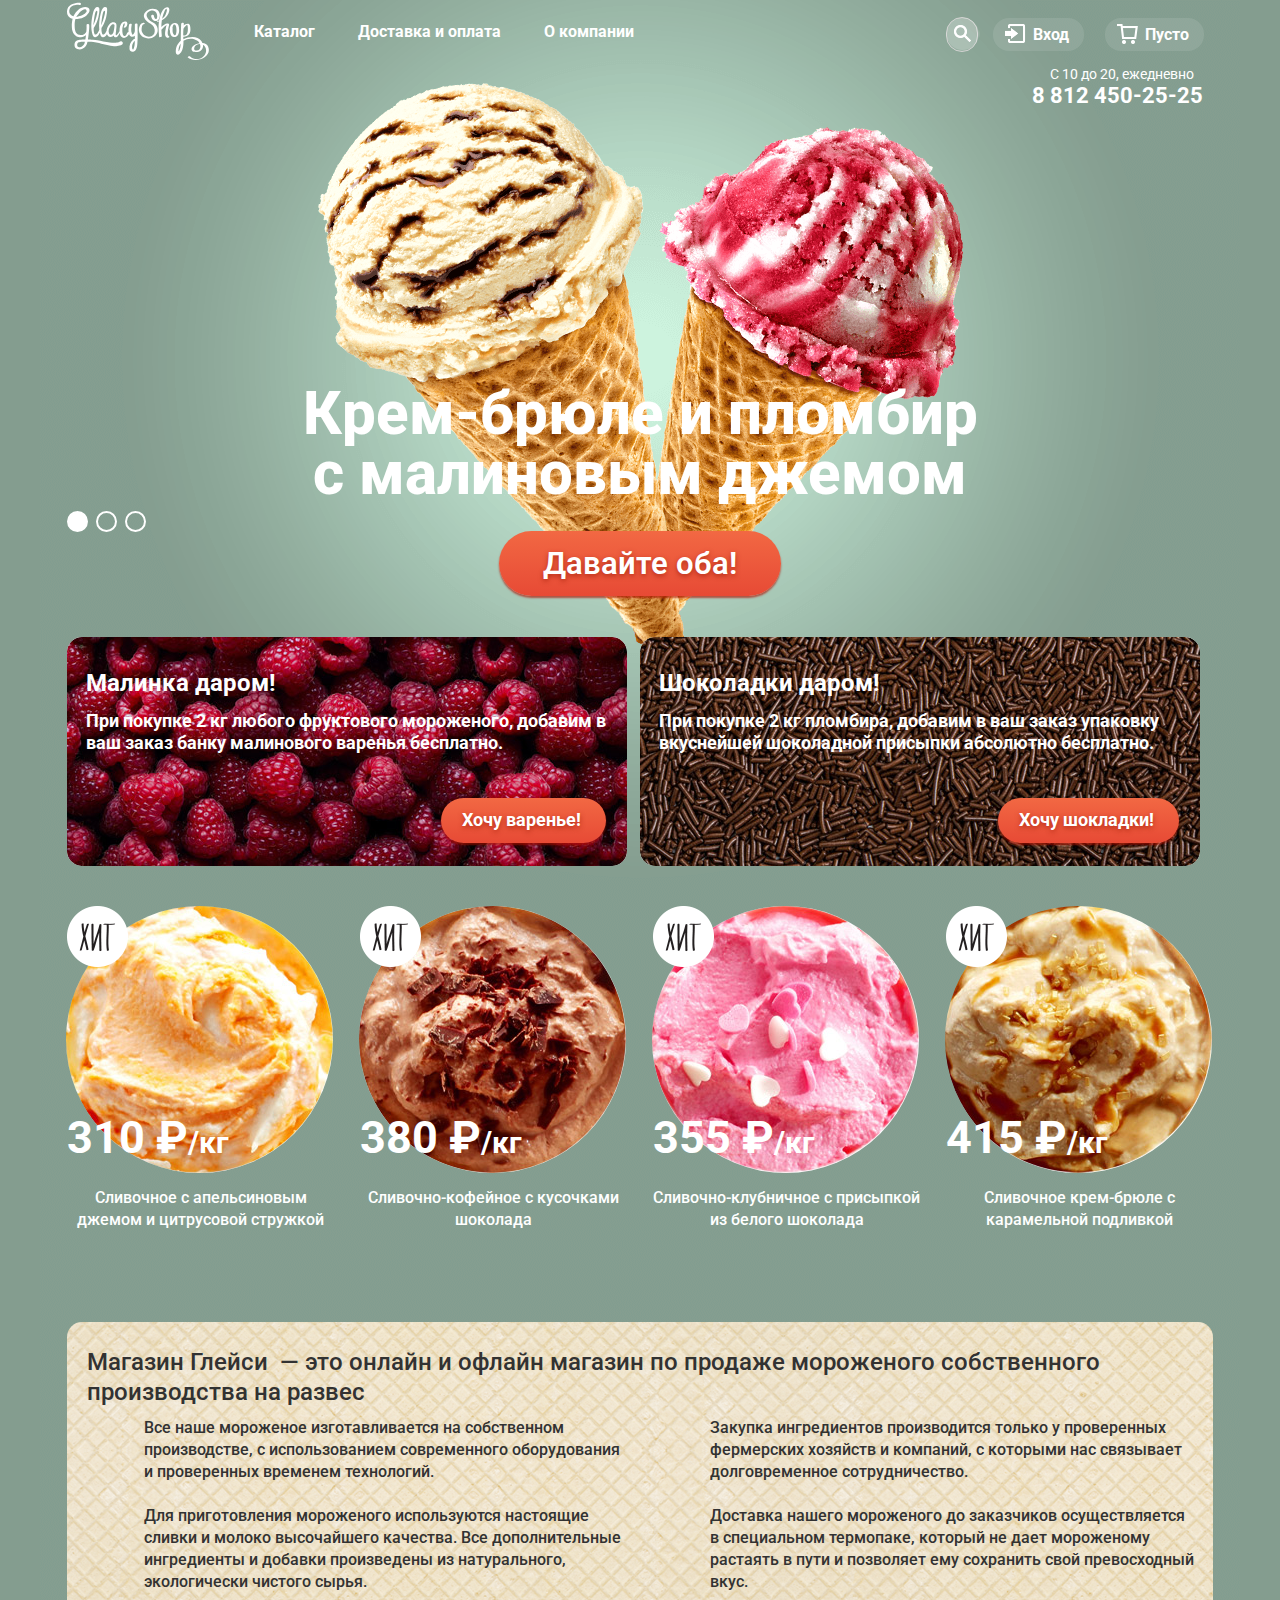
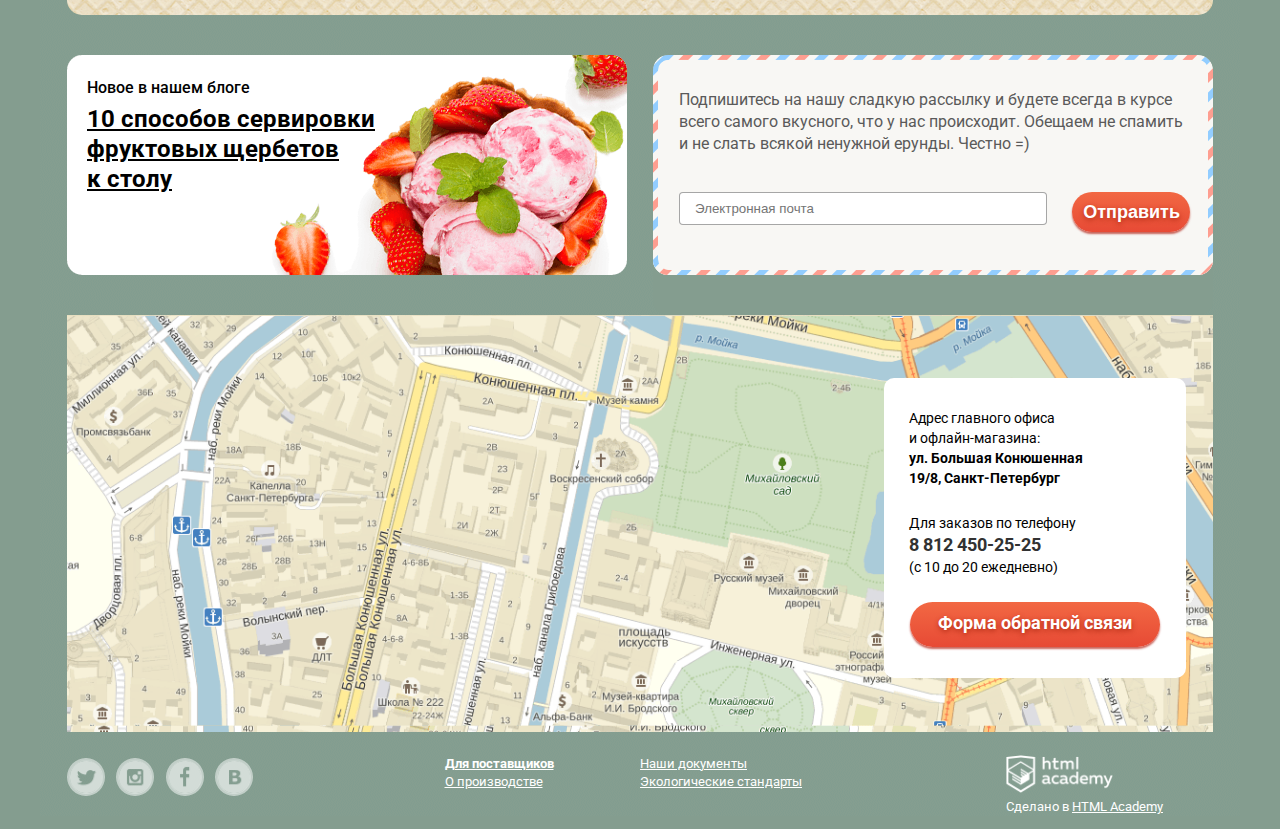
==== index.html @ 63e32ada "Завершил оформление фильтра на странице каталога" ====
<!DOCTYPE html>
<html lang="ru">
  <head>
    <meta charset="utf-8">
    <title>Мороженное Глейси</title>
    <link href="css/normalize.css" rel="stylesheet">
    <link href="https://fonts.googleapis.com/css?family=Roboto:400,500,700&amp;subset=cyrillic" rel="stylesheet">
    <link href="css/style.css" rel="stylesheet">

  </head>
  <body>
    <input class="visually-hidden" type="radio" id="product-1" name="toggle" checked>
    <input class="visually-hidden" type="radio" id="product-2" name="toggle">
    <input class="visually-hidden" type="radio" id="product-3" name="toggle">
    <div class="site-wrapper">
      
  	<header class="main-header">
      <a class="main-header-logo">
          <img src="img/index-logo.svg" width="185" height="53" alt="Логотип магазина Глейси">
        </a>
  		<nav class="main-navigation">
            <ul class="site-navigation">
            	<li class="main-navigation-li main-navigation-first-li"><span class="text-site-navigation"><a href="catalog.html">Каталог</a></span>
            	
            			<ul class="site-navigation-list">
            				<li class="new-ice"><p>Новинки</p></li>
            				<li><a href="#">Сливочное</a></li>
            				<li><a href="#">Щербеты</a></li>
            				<li><a href="#">Фруктовый лед</a></li>
            				<li><a href="#">Мелорин</a></li>
            			</ul>
            		
            	</li>
            	<li class="main-navigation-li"><span class="text-site-navigation"><a href="payment.html">Доставка и оплата</a></span></li>
            	<li class="main-navigation-li"><span class="text-site-navigation"><a href="company.html">О компании</a></span></li>
            </ul>
            <ul class="user-navigation">
            	<li class="search"><a class="search-form" href="search-link"></a>
                <div class="search-block">
                    <input type="text" class="search-form" placeholder="Что ищем?">
                </div>
              </li>
            	<li class="enter"><a class="enter-picture" href="login-link">Вход</a>
                <div class="enter-block">
                    <input class="enter-form" type="text" placeholder="Электронная почта">
                    <input class="enter-form" type="password" placeholder="Пароль">
                    <div class="button enter-button"><a href="#">Войти</a></div>
                    <div class="enter-text"><a href="#">Забыли пароль?<br></a>
                    <a href="#">Новая регистрация</a></div>
                </div>
              </li>
            	<li class="cart"><a class="basket" href="shopping-cart-link">Пусто</a></li>
            </ul>
  		</nav>
  	</header>
  	  <main class="container">
      <div class="time-phone-box">
      <span class="time">С 10 до 20, ежедневно<br></span>
      <span class="numbers">8 812 450-25-25</span>
      </div>
  		<h1 class="visually-hidden">Магазин "Глэйси"</h1>

      <section class="slider">
        <div class="slider-controls">
            <label for="product-1">Первый</label>
            <label for="product-2">Второй</label>
            <label for="product-3">Третий</label>
        </div>
        <ul class="slider-list">
          <li class="slider-item slide" id="slide1">
              <h3 class="slide-title">Крем-брюле и пломбир с малиновым джемом</h3>
              <a class="button slide-button" href="#">Давайте оба!</a>
          </li>
          <li class="slider-item slide" id="slide2">
              <h3 class="slide-title">Шоколадный пломбир и лимонный сорбет</h3>
              <a class="button slide-button" href="#">Давайте оба!</a>
            </li>
            <li class="slider-item slide" id="slide3">
              <h3 class="slide-title">Пломбир с помадкой и клубничный щербет</h3>
              <a class="button slide-button" href="#">Давайте оба!</a>
            </li>
        </ul>
      </section>
       

      <div class="promo">
            <section class="promo-item">
              <h2>Малинка даром!</h2>
              <p>При покупке 2 кг любого фруктового мороженого, добавим в ваш заказ банку малинового варенья бесплатно.</p>
              <a class="button" href="#">Хочу варенье!</a>
            </section>
            <section class="promo-item">
              <h2>Шоколадки даром!</h2>
              <p>При покупке 2 кг пломбира, добавим в ваш заказ упаковку вкуснейшей шоколадной присыпки  абсолютно бесплатно.</p>
              <a class="button" href="#">Хочу шокладки!</a>
            </section>
      </div>

        <section class="hits-box index-items">
        <h2 class="visually-hidden">Хиты</h2>
            <section class="box-item">
              <div class="item-hover">
                <a class="button btn-item-hover" href="#">Быстрый просмотр</a>
                <div class="item-hover-content">  
                  <img src="img/ice-cream-1.jpg" width="267" height="267" alt="Сливочное с апельсиновым джемом и цитрусовой стружкой">
                  <p class="item-price"><span>310 &#8381;</span>/кг</p>
                  <a href="#">Сливочное с апельсиновым джемом и цитрусовой стружкой</a>
                </div>
              </div>
            </section>
            <section class="box-item">
              <div class="item-hover">
                <a class="button btn-item-hover" href="#">Быстрый просмотр</a>
                <div class="item-hover-content">  
                  <img src="img/ice-cream-2.jpg" width="267" height="267" alt="Сливочно-кофейное с кусочками шоколада">
                  <p class="item-price"><span>380 &#8381;</span>/кг</p>
                  <a href="#">Сливочно-кофейное с кусочками шоколада</a>
                </div>
              </div>
            </section>
            <section class="box-item">
              <div class="item-hover">
                <a class="button btn-item-hover" href="#">Быстрый просмотр</a>
                <div class="item-hover-content">  
                  <img src="img/ice-cream-3.jpg" width="267" height="267" alt="Сливочно-клубничное с присыпкой из белого шоколада">
                  <p class="item-price"><span>355 &#8381;</span>/кг</p>
                  <a href="#">Сливочно-клубничное с присыпкой из белого шоколада</a>
                </div>
              </div>
            </section>
            <section class="box-item">
              <div class="item-hover">
                <a class="button btn-item-hover" href="#">Быстрый просмотр</a>
                <div class="item-hover-content">  
                  <img src="img/ice-cream-4.jpg" width="267" height="267" alt="Сливочное крем-брюле с карамельной подливкой">
                  <p class="item-price"><span>415 &#8381;</span>/кг</p>
                  <a href="#">Сливочное крем-брюле с карамельной подливкой</a>
                </div>
              </div>
            </section>
          </section>

      <section class="shop">
            <p>Магазин Глейси &nbsp;— это онлайн и офлайн магазин по продаже мороженого собственного производства на развес</p>
            <div class="shop-left">
              <p>Все наше мороженое изготавливается на собственном производстве, с использованием современного оборудования и проверенных временем технологий.</p><br>
              <p>Для приготовления мороженого используются настоящие сливки и молоко высочайшего качества. Все дополнительные ингредиенты и добавки произведены из натурального, экологически чистого сырья.</p>
            </div>
            <div class="shop-right">
              <p>Закупка ингредиентов производится только у проверенных фермерских хозяйств и компаний, с которыми нас связывает долговременное сотрудничество.</p><br>
              <p>Доставка нашего мороженого до заказчиков осуществляется<br>
               в специальном термопаке, который не дает мороженому растаять в пути и позволяет ему сохранить свой превосходный вкус.</p>
            </div>
      </section>

      <div class="news-location">
  		<section class="blog">
  			<h2 class="visually-hidden">Новости блога</h2>
  			<p>Новое в нашем блоге</p>
        <a class="blog-link" href="#">10 способов сервировки<br> фруктовых щербетов<br> к столу</a>
  		</section>
  		<section class="subscription">
        <div class="wrap">
  			<h2 class="visually-hidden">Подписка</h2>
  			<p>Подпишитесь на нашу сладкую рассылку и будете всегда в курсе всего самого вкусного, что у нас происходит. Обещаем не спамить и не слать всякой ненужной ерунды. Честно =)</p>
  			<form class="subscribe-form" action="https://echo.htmlacademy.ru" method="post">
  					<label class="visually-hidden" for="subscribe-item">Подписка</label>
  					<input class="email-subscribe" id="subscribe-item" type="email" name="email" placeholder="Электронная почта">
            <button class="button" class="submit">Отправить</button>
  			</form>
      </div>
  		</section>
      </div>
      <div class="adress-block">
  		<section class="feedback">
  			<h2 class="visually-hidden">Форма обратной связи</h2>
  			<a href="#"><img src="img/map.png" width="1146" height="400" alt="адрес на карте"></a>
        <div class="map-info">
          <p class="address-template">Адрес главного офиса<br> и офлайн-магазина:<br>
             <b>ул. Большая Конюшенная<br> 19/8, Санкт-Петербург</b></p>
          <p class="address-template">Для заказов по телефону<br>
          <span class="address-item">8 812 450-25-25</span><br>
          (с 10 до 20 ежедневно)
          </p>
          <a class="button" href="feedback-link">Форма обратной связи</a>
        </div>
  		</section>
      </div>
    </main>
    <footer class="main-footer">
    	<div class="footer-social">
    		<ul class="social-list">
    			<li><a class="social-button" href="#"><span class="visually-hidden">Твиттер</span>
<svg id="Тветер" xmlns="http://www.w3.org/2000/svg" width="38" height="38" xmlns:xlink="http://www.w3.org/1999/xlink"  viewBox="0 0 37.219 37.22">
  <metadata><?xpacket begin="﻿" id="W5M0MpCehiHzreSzNTczkc9d"?>
<x:xmpmeta xmlns:x="adobe:ns:meta/" x:xmptk="Adobe XMP Core 5.6-c142 79.160924, 2017/07/13-01:06:39        ">
   <rdf:RDF xmlns:rdf="http://www.w3.org/1999/02/22-rdf-syntax-ns#">
      <rdf:Description rdf:about=""/>
   </rdf:RDF>
</x:xmpmeta>                          
<?xpacket end="w"?></metadata>
<defs>
    <style>
      .cls-1 {
        fill: #fff;
        fill-rule: evenodd;
        opacity: 0.5;
      }

      .cls-2 {
        opacity: 0.8;
      }
    </style>
  </defs>
  <path id="Обводка" class="cls-1" d="M46.925,2349.24a18.62,18.62,0,1,1-18.62,18.62A18.616,18.616,0,0,1,46.925,2349.24Zm-0.061,2.99a15.69,15.69,0,1,1-15.692,15.69A15.688,15.688,0,0,1,46.865,2352.23Z" transform="translate(-28.313 -2349.25)"/>
  <image id="Твитер" class="cls-2" x="2.688" y="2.75" width="32" height="32" xlink:href="[data-uri]">
</svg>
          </a></li>
    			<li><a class="social-button" href="#"><span class="visually-hidden">Инстаграм</span>
            <svg id="Инста" xmlns="http://www.w3.org/2000/svg" xmlns:xlink="http://www.w3.org/1999/xlink" width="38" height="38" viewBox="0 0 37.219 37.22">
  <metadata><?xpacket begin="﻿" id="W5M0MpCehiHzreSzNTczkc9d"?>
<x:xmpmeta xmlns:x="adobe:ns:meta/" x:xmptk="Adobe XMP Core 5.6-c142 79.160924, 2017/07/13-01:06:39        ">
   <rdf:RDF xmlns:rdf="http://www.w3.org/1999/02/22-rdf-syntax-ns#">
      <rdf:Description rdf:about=""/>
   </rdf:RDF>
</x:xmpmeta>
                          
<?xpacket end="w"?></metadata>
<defs>
    <style>
      .cls-1 {
        fill: #fff;
        fill-rule: evenodd;
        opacity: 0.5;
      }

      .cls-2 {
        opacity: 0.8;
      }
    </style>
  </defs>
  <path id="Обводка" class="cls-1" d="M95.925,2349.24a18.62,18.62,0,1,1-18.62,18.62A18.616,18.616,0,0,1,95.925,2349.24Zm-0.061,2.99a15.69,15.69,0,1,1-15.692,15.69A15.688,15.688,0,0,1,95.865,2352.23Z" transform="translate(-77.313 -2349.25)"/>
  <image id="_" data-name="&apos;=]" class="cls-2" x="2.688" y="2.75" width="32" height="32" xlink:href="[data-uri]"/>
</svg>
          </a></li>
    			<li><a class="social-button" href="#"><span class="visually-hidden">Фейсбук</span>
          <svg id="ФБ" xmlns="http://www.w3.org/2000/svg" xmlns:xlink="http://www.w3.org/1999/xlink" width="38" height="38" viewBox="0 0 37.218 37.22">
  <metadata><?xpacket begin="﻿" id="W5M0MpCehiHzreSzNTczkc9d"?>
<x:xmpmeta xmlns:x="adobe:ns:meta/" x:xmptk="Adobe XMP Core 5.6-c142 79.160924, 2017/07/13-01:06:39        ">
   <rdf:RDF xmlns:rdf="http://www.w3.org/1999/02/22-rdf-syntax-ns#">
      <rdf:Description rdf:about=""/>
   </rdf:RDF>
</x:xmpmeta>
                          
<?xpacket end="w"?></metadata>
<defs>
    <style>
      .cls-1 {
        fill: #fff;
        fill-rule: evenodd;
        opacity: 0.5;
      }

      .cls-2 {
        opacity: 0.8;
      }
    </style>
  </defs>
  <path id="Обводка" class="cls-1" d="M144.925,2349.24a18.62,18.62,0,1,1-18.619,18.62A18.616,18.616,0,0,1,144.925,2349.24Zm-0.06,2.99a15.69,15.69,0,1,1-15.692,15.69A15.687,15.687,0,0,1,144.865,2352.23Z" transform="translate(-126.313 -2349.25)"/>
  <image id="ФБ-2" data-name="ФБ" class="cls-2" x="2.687" y="2.75" width="32" height="32" xlink:href="[data-uri]"/>
</svg>

          </a></li>
    			<li><a class="social-button" href="#"><span class="visually-hidden">Вконтакте</span>
          <svg id="ВК" xmlns="http://www.w3.org/2000/svg" xmlns:xlink="http://www.w3.org/1999/xlink" width="38" height="38" viewBox="0 0 37.218 37.22">
  <metadata><?xpacket begin="﻿" id="W5M0MpCehiHzreSzNTczkc9d"?>
<x:xmpmeta xmlns:x="adobe:ns:meta/" x:xmptk="Adobe XMP Core 5.6-c142 79.160924, 2017/07/13-01:06:39        ">
   <rdf:RDF xmlns:rdf="http://www.w3.org/1999/02/22-rdf-syntax-ns#">
      <rdf:Description rdf:about=""/>
   </rdf:RDF>
</x:xmpmeta>
                        
<?xpacket end="w"?></metadata>
<defs>
    <style>
      .cls-1 {
        fill: #fff;
        fill-rule: evenodd;
        opacity: 0.5;
      }

      .cls-2 {
        opacity: 0.8;
      }
    </style>
  </defs>
  <path id="Обводка_copy" data-name="Обводка copy" class="cls-1" d="M193.925,2349.24a18.62,18.62,0,1,1-18.619,18.62A18.616,18.616,0,0,1,193.925,2349.24Zm-0.06,2.99a15.69,15.69,0,1,1-15.692,15.69A15.687,15.687,0,0,1,193.865,2352.23Z" transform="translate(-175.313 -2349.25)"/>
  <image id="ВК-2" data-name="ВК" class="cls-2" x="2.687" y="2.75" width="32" height="32" xlink:href="[data-uri]"/>
</svg>

          </a></li>
    		</ul>
    	</div>
      <div class="footer-documetation-location">
    	<p class="footer-documetation work-info">
    		<a href="supplies.html"><b>Для поставщиков</b></a><br>
    		<a href="production.html">О производстве</a>
    	</p>
    	<p class="footer-documetation operation-info">
    		<a href="documentation.html">Наши документы</a><br>
    		<a href="ecology.html">Экологические стандарты</a>
    	</p>
      </div>
    	<p class="footer-logo">
    		<a class="footer-logo">
    		<img src="img/logo-htmlacademy-small.png" width="107" height="40" alt="Логотип HTML Academy">
    		</a><br>
    		Сделано в <a href="https://htmlacademy.ru">HTML Academy</a>
        </p>
    </footer>

    <section class="modal modal-feefback">
    	    <div class="position-close">
    	<form class="appointment-form" action="https://echo.htmlacademy.ru" method="post">
  				<p>Мы обязательно вам ответим!</p>
  				
  					<label class="visually-hidden hiden-top" for="appointment-name">Имя</label>
  					<input class="name-feedback" id="appointment-name" type="text" name="name" placeholder="Как вас зовут?">
  				
  		
  					<label class="visually-hidden" for="appointment-email">Электронная почта</label>
  					<input class="email-feedback" id="appointment-email" type="text" name="email" placeholder="Ваша почта для ответа?">

  
  					<label class="visually-hidden" for="appointment-message">Любой текст</label>
  					<input class="message-feedback" id="appointment-message" type="text" name="message" placeholder="Напишите что-нибудь...">

  				<button class="button-send" class="submit">Отправить</button>
          <button class="modal-close" type="button"></button>
        </div>
  		</form> 			
    </section>
    </div>
  </body>
</html>
---- css/style.css ----
body {
	margin: 0;
	padding: 0;

	font-family: Roboto, "Arial", sans-serif;
	font-size: 16px;
	line-height: 22px;
	font-weight: 500;
	color: #ffffff;
	background-color: #849d8f;
	background-position: center;
	background-repeat: no-repeat;
}
a {
	text-decoration: none;
}
img {
	max-width: 100%;
	height: auto;
}
.main-navigation {
	font-size: 16px;
	line-height: 18px;
	font-weight: bold;
	color: #ffffff;
}
.site-navigation,
.site-navigation-list,
.site-navigation-link,
.user-navigation,
.shop-list,
.social-list,
.catalog-press,
.catalog-list,
.catalog-ice,
.ice-cream-list {
	list-style: none;
}
.site-navigation a,
.user-navigation a,
.site-navigation-link a,
.social-list a,
.work-info a,
.operation-info a,
.catalog-press a,
.catalog-ice a,
.ice-cream-list a {
	color: #ffffff;
}
.catalog-press {
	background-color: d07058;
}
.catalog-list {
	font-size: 14px;
	line-height: 16px;
	font-weight: normal;
	color: #ffffff;
	text-decoration: underline;
}
.catalog-list a {
	color: #ffffff;
}
.catalog-ice {
	font-size: 14px;
	line-height: 16px;
	font-weight: normal;
	color: #ffffff;
	text-decoration: none;
}
.catalog-label {
	font-size: 14px;
	line-height: 16px;
	font-weight: 500;
	color: #ffffff;
	text-decoration: none;
}
.ice-cream-list {
	display: flex;
	justify-content: space-between;
	margin: 0;
	padding: 0;
	font-size: 16px;
	line-height: 22px;
	font-weight: 500;
	color: #ffffff;
	text-decoration: underline;
}
.ice-cream-list a:hover {
	color: #ffbc9e;
}
.ice-cream-item {
	width: 267px;
}
.catalog-price-item {
    font-size: 45px;
    line-height: 45px;
    font-weight: bold;
}
.new-ice p {
	font-size: 14px;
	line-height: 16px;
	font-weight: bold;
	color: #323232;
}
.time {
	font-size: 14px;
	line-height: 16px;
	font-weight: bold;
	color: #ffffff;
}
.phone {
	font-size: 22px;
	line-height: 24px;
	font-weight: bold;
	color: #ffffff;
}
.site-wrapper {
  min-width: 940px;
  background-color: #849d8f;
  background-image: url('../img/ice-1.png');
  background-repeat: no-repeat;
  background-position: top center;
  transition: background-image 0.5s ease, background-color 0.5s ease;
}
.site-wrapper::before,
.site-wrapper::after {
  content: "";
  visibility: hidden;
}
.site-wrapper::before {
  background-image: url('../img/ice-2.png');
}
.site-wrapper::after {
  background-image: url('../img/ice-3.png');
}
.slider {
  position: relative;
  padding-top: 321px;
  text-align: center;
  color: #ffffff;
}
.slider-list {
  margin: 0;
  padding: 0;
  list-style: none;
}
.slide-title {
  width: 700px;
  margin: 0 auto;
  margin-bottom: 27px;
  font-size: 60px;
  line-height: 60px;
  font-weight: 800;
}
.button {
  display: inline-block;
  padding: 12px 44px;
  font-weight: 600;
  font-size: 31px;
  line-height: 41px;
  text-align: center;
  color: #ffffff;
  vertical-align: top;
  text-decoration: none;
  text-shadow: 0 2px 5px rgba(160, 32, 11, 0.76);
  background: linear-gradient(to bottom, #f26843 0%, #e74a35 100%);
  border-radius: 50px;
  box-shadow: 0 2px 2px rgba(172, 16, 0, 0.64);
  border: none;
  cursor: pointer;
}
.button:hover {
  background: linear-gradient(to bottom, #f58669 0%, #ec6f5e 100%);
  box-shadow: 0 2px 2px rgba(172, 16, 0, 1);
}
.button:active {
  background: linear-gradient(to bottom, #d84732 0%, #e1613e 100%);
  box-shadow: inset 0 2px 2px rgba(172, 16, 0, 1);
}
.slider-controls label {
  display: inline-block;
  width: 17px;
  height: 17px;
  margin-right: 8px;
  vertical-align: top;
  background-color: transparent;
  border: 2px solid #ffffff;
  border-radius: 50%;
  cursor: pointer;
}
.slider-controls {
  position: absolute;
  bottom: 63px;
  left: 0;
  z-index: 20;
  font-size: 0;
}
.visually-hidden {
  position: absolute;
  width: 1px;
  height: 1px;
  clip: rect(0, 0, 0, 0);
}
.slide {
  display: none;
}
#product-1:checked ~ .site-wrapper {
  background-color: #849d8f;
  background-image: url('../img/ice-1.png');
}
#product-2:checked ~ .site-wrapper {
  background-color: #8996a6;
  background-image: url('../img/ice-2.png');
}
#product-3:checked ~ .site-wrapper {
  background-color: #9d8b84;
  background-image: url('../img/ice-3.png');
}
#product-1:checked ~ .site-wrapper #slide1,
#product-2:checked ~ .site-wrapper #slide2,
#product-3:checked ~ .site-wrapper #slide3 {
  display: block;
}
#product-1:checked ~ .site-wrapper label[for="product-1"],
#product-2:checked ~ .site-wrapper label[for="product-2"],
#product-3:checked ~ .site-wrapper label[for="product-3"] {
  background-color: #ffffff;
}
.blog {
	font-size: 16px;
	line-height: 22px;
	font-weight: 500;
	color: #323232;
	background-color: #849d8f;
	background-image: url('../img/strawberry.png');
	background-repeat: no-repeat;
}
.blog a {
	font-size: 24px;
	line-height: 30px;
	color: #323232;
	text-decoration: underline;
}
.blog a:hover {
	color: #ffbc9e;
}
.subscription {
	font-size: 16px;
	line-height: 22px;
	font-weight: normal;
	color: #5a5a5a;
	background-color: #849d8f;
	background-image: url('../img/post-background.png');
	background-repeat: no-repeat;
}
.work-info {
	font-size: 13px;
	line-height: 18px;
	font-weight: normal;
	color: #ffffff;
	text-decoration: underline;
}
.operation-info {
	font-size: 13px;
	line-height: 18px;
	font-weight: normal;
	color: #ffffff;
	text-decoration: underline;
}
.footer-logo {
	font-size: 13px;
	line-height: 18px;
	font-weight: normal;
	color: #ffffff;
}
.footer-logo a {
	color: #ffffff;
	text-decoration: underline;
}
.footer-logo a:hover,
.work-info a:hover {
	font-size: 13px;
	line-height: 18px;
	font-weight: normal;
	color: #ffbc9e
}
.operation-info a:hover {
	font-size: 13px;
	line-height: 18px;
	font-weight: normal;
	color: #ffbc9e
}
.footer-logo a:focus,
.work-info a:focus {
	font-size: 4,56px;
	line-height: 5,13px;
	color: #ffbc9e;
}
.operation-info a:focus {
	font-size: 4,56px;
	line-height: 5,13px;
	color: #ffbc9e;
}
.address-template {
	font-size: 14px;
	line-height: 20px;
	font-weight: normal;
	color: #323232;
}
.address-item {
	font-size: 18px;
	line-height: 24px;
	font-weight: bold;
	color: #323232;
}
.login-password-info, 
.new-registration {
	font-size: 13px;
	line-height: 24px;
	font-weight: normal;
	color: #323232;
}
.login-password-info a:hover, 
.new-registration a:hover {
	color: #e84d37;
}	
.main-header {
	display: flex;
	padding-top:10px;
	padding: 0px;
    min-height: 35px;
    width: 1146px;
    margin: 0 auto;
    align-items: center;
}
.main-header img {
  float: left;
  width: 153px;
  height: 63px;
}
.main-header-logo {
	display: block;
}
.main-navigation {
  display: flex;
  width: 1085px;
  margin: 0;
  padding: 0;	
  justify-content: space-between;
  list-style: none;
}
.main-navigation ul {
  margin: 0;
  margin-left: 30px;
  padding: 0;
}
.main-navigation li {
  position: relative;
  display: flex;
  align-items: center;
  min-height: 18px;
  vertical-align: top;
}


.main-navigation-li:hover > a,
.main-navigation a:active {
  margin: 0;
  padding: 0;
  color: black;
  background: #f7f6f3;
}

.main-navigation a:active {
  background: #ededed;
  box-shadow: #696969;
}
.site-navigation-list {
  position: absolute;
  top: 32px;
  left: -38px;
  display: none;
  width: 145px;
  padding: 0;
  color: #323232;
  background-color: #f8f7f4;
  border-radius: 5px;
  box-shadow: 0px 20px 20px 0px rgba(0, 0, 0, 0.6);
}
li:hover .site-navigation-list {
  display: block;
  z-index: 100;
}
.site-navigation-list li {
  margin: 0;
  margin-top: 2px;
  margin-bottom: 3px;
  padding: 0;
}
.site-navigation-list li:first-child {
  display: block;
  width: 113px;
  margin-right: 8px;
  margin-top: 0px;
  margin-left: 6px;
  padding-top: 11px;
  padding-bottom: 4px;
  padding-left: 16px;
  border-bottom: 1px solid #d1d0ce;
  min-height: 17px;
}
.site-navigation-list a {
  display: block;
  width: 123px;
  margin: 0;
  padding-top: 5px;
  padding-bottom: 6px;
  padding-left: 20px;
  font-size: 14px;
  line-height: 16px;
  color: #323232;
  border: 0;
}
.site-navigation-list a:active {
  margin: 0;
  background-color: #d07058;
  border-radius: 0;
  box-shadow: none;
}
.site-navigation-list a:hover,
.site-navigation-list a:active {
  font-weight: 400;
}
.site-navigation-list a:hover {
  margin: 0;
  color: #323232;
  background-color: #fbded7;
  border-radius: 0;
}
.site-navigation-list a:active {
  margin: 0;
  color: #323232;
  background-color: #f6b5a5;
  border-radius: 0;
  box-shadow: none;
}
.site-navigation {
	margin: 0;
	padding: 0;
	display: flex;
	width: 410px;
	align-items: center;
	justify-content: space-between;
}
.site-navigation a {
    padding: 0 15px;
    border-radius: 16px;
	line-height: 33px;
}
.site-navigation li:hover {
	border-radius: 16px;
    background-color: #f8f7f4;
    color: #000000;
}
.site-navigation a:hover {
    color: #000000;
}
.site-navigation a:active {
    color: #000000;
}
.site-navigation a:focus {
    color: #000000;
}
.user-navigation {
	display: flex;
	margin: 0 auto;
	padding: 0;
	width: 267px;
	justify-content: space-between;
}
.user-navigation > li > a {
    color: #ffffff;
    line-height: 33px;
    padding: 0 15px;
    margin: 10px 9px 0 0;
    height: 33px;
    background-color: rgba(255, 255, 255, 0.1);
    margin-top: 5px;
    border-radius: 16px;
}
.user-navigation > li > a:hover {
    background-color: #ffffff;
    color: #000000;
} 
.user-navigation a:focus,
.user-navigation a:hover {
    color: #000000;
    background-color: #ffffff;
    border-radius: 16px;
}
.search {
	position: relative;
	width: 35px;
}
.enter {
	position: relative;
}
.cart {
    position: relative;
}
.user-navigation .search a:focus,
.user-navigation .search a:hover {
    background-color: #849d8f;
}
.search-form::before {
    content: "";
    width: 34px;
    height: 34px;
    top: 5px;
    left: 0px;
    position: absolute;
    display: inline-block;
    background-image: url('../img/search.png');
    background-position: 0 0;
 }
 .search-form:hover::after {
    content: "";
    width: 34px;
    height: 34px;
    top: 5px;
    right: 15px;
    position: absolute;
    display: inline-block;
    background-image: url('../img/search-0.png');
    background-position: 0 0;
 }
.search:hover .search-block,
.enter:hover .enter-block,
.cart:hover .cart-block {
    display: block;
}
.enter-picture::before {
    content: "";
    width: 34px;
    height: 34px;
    top: 12px;
    left: 12px;
    position: absolute;
    display: inline-block;
    background-image: url('../img/enter.png');
    background-repeat: no-repeat;
 }
 .enter-picture:hover::after {
    content: "";
    width: 34px;
    height: 34px;
    top: 12px;
    left: 12px;
    position: absolute;
    background-image: url('../img/enter_copy.png');
    background-repeat: no-repeat;
 }
 .user-navigation .enter a {
 	padding-left: 40px;
 }
.enter:hover .enter-block {
	color: #323232;
}
.basket::before {
    content: "";
    width: 34px;
    height: 34px;
    top: 12px;
    left: 12px;
    position: absolute;
    display: inline-block;
    background-image: url('../img/basket.png');
    background-repeat: no-repeat;
 } 
 .basket:hover::after {
    content: "";
    width: 34px;
    height: 34px;
    top: 12px;
    left: 12px;
    position: absolute;
    background-image: url('../img/basket_copy.png');
    background-repeat: no-repeat;
 }
 .user-navigation .cart a {
 	padding-left: 40px;
 }
.search-block {
    position: absolute;
    top: 43px;
    right: 9px;
    z-index: 100;
    display: none;
    padding: 15px 16px;
    background: #f8f7f4;
    border-radius: 5px;
    box-shadow: 0 20px 20px rgba(0, 0, 0, 0.4);
}
.search-form {
    background-color: #ffffff;
    color: #999999;
    font-size: 14px;
    height: 37px;
    width: 300px;
    margin: 0;
    padding: 10px;
    border: 1px solid #d3d3d2;
}
.enter-block {
    position: absolute;
    top: 43px;
    right: 9px;
    z-index: 100;
    display: none;
    padding: 15px 16px;
    background-color: #f8f7f4;
    border-radius: 5px;
    color: #000000;
}
.enter-form {
    font-size: 14px;
    height: 37px;
    width: 250px;
    margin: 0;
    padding-left: 12px;
    border: 1px solid #d3d3d2;
    margin-bottom: 10px;
}
.enter-button {
    float: left;
    margin: 0;
    padding: 0;
    padding-right: 40px;
    margin-top: 5px;
    font-size: 18px;
    font-weight: bold;
    border: none;
    text-decoration: none;
    color: #ffffff;
}
.enter-text {
    float: right;
    font-size: 13px;
    font-weight: normal;
    color: #ffffff;
}
.enter-block a {
	color: #000000;
	text-decoration: none;
	border-bottom: dashed 1px #323232;
}
.container {
  width: 1146px;
  margin: 0 auto;
  padding: 0 20px;
}
.time-phone-box {
	margin-right: 10px;
	display: block;
	float: right;
}
.time {
	font-size: 14px;
    font-weight: normal;
    padding-left: 18px;
}
.numbers {
    font-size: 22px;
    font-weight: bold;
}
.promo {
	display: flex;
	margin: 0;
	padding: 0;
	justify-content: space-between;	
}
.promo-item {
	width: 560px;
	padding-left: 10px;
}
.news-location {
	display: flex;
	margin: 0;
	padding: 0;
	justify-content: space-between;
}
.news-location-item {
	width: 560px;
}
.about-shop-list {
	display: flex;
	margin: 0;
	padding: 0;
	justify-content: space-between;
}
.about-shop-list-item {
	width: 542px;
}
.main-footer {
	display: flex;
	width: 1146px;
	margin: 0 auto;
	margin-top: 10px;
	padding: 0 10px;

	justify-content: space-between;
}
.social-list {
	display: flex;
	margin-left: 0;
	padding-left: 0;
	justify-content: space-between;
	width: 186px;
}
.social-button:hover path {
    fill: #ffffff;
}
.footer-documetation-location {
	display: flex;
	width: 560px;
	justify-content: space-between;
}
.work-info {
	width: 267px;
	padding-left: 150px;
}
.operation-info {
	width: 293px;
	padding-left: 0px;
}
.footer-logo {
	width: 267px;
	text-align: right;
	padding-right: 50px;
}
.catalog-list {
	display: flex;
	justify-content: flex-start;
}
.catalog-list {
    list-style:none;
    margin: 24px 0 8px;
    padding: 0;
}
.catalog-list li {
    position: relative;
    display: inline-block;
    max-width: 170px;
    font-weight: 300;
    line-height: 1.3;
    vertical-align: top;
    text-overflow: ellipsis;
    padding: 0 21px 0 0;
}
.catalog-list li::after {
    display: block;
    content:' »';
    position:absolute;
    top: 0;
    right: 8px;
}
.catalog-list-ice-cream {
    pointer-events: none;
    cursor: default;
    text-decoration: none;
    list-style: none;
}
.catalog-list .catalog-list-ice-cream {
	text-decoration: none;
}
.sort-cost-location {
	display: flex;
	position: relative;
	width: 1146px;
	margin: 0 auto;
	justify-content: flex-start;
}
.sort-popular {
	width: 193px;
}
.cost-location {
	width: 221px;
}
.fat-location {
	width: 411px;
}
.fat-list {
	display: flex;
	list-style: none;
}
.catalog-fillers {
	display: flex;
	list-style: none;
}
.promo::after {
  content: "";
  display: table;
  clear: both;
}
.promo-item {
  width: 520px;
  margin-top: 41px;
  margin-bottom: 40px;
  padding: 15px 21px 23px 19px;
  min-height: 191px;
}
.promo-item:first-child {
  float: left;
  background-color: #73172b;
  background-image: url('../img/raspberry.jpg');
  border-radius: 15px;
}
.promo-item:last-child {
  float: right;
  background-color: #3a2217;
  background-image: url('../img/chocolate.jpg');
  border-radius: 15px;
}
.promo-item h2 {
  margin-bottom: -2px;
}
.promo-item p {
  margin-bottom: 44px;
  font-weight: 700;
  font-size: 18px;
  line-height: 22px;
}
.promo-item .button {
  display: block;
  float: right;
  padding: 10px 25px 11px 21px;
  font-weight: 700;
  font-size: 18px;
  line-height: 24px;
  text-align: center;
  min-height: 24px;
}
.shop {
  margin-top: 170px;
  margin-bottom: 40px;
  padding: 25px 15px 22px 20px;
  font-size: 16px;
  line-height: 22px;
  color: #323232;
  background-color: #eadcbe;
  background-image: url('../img/waffle.png');

  min-height: 246px;
  border-radius: 15px;
}
.shop p {  
  margin: 0;
  width: 488px;
  padding-left: 57px;
}
.shop > p {
  width: auto;
  margin-bottom: 10px;
  padding-left: 0;
  font-weight: 500;
  font-size: 24px;
  line-height: 30px;
}
.shop-left {
  float: left;
  margin-right: 20px;
}
.shop-right {
  float: right;
}
.news-location: {
	display: flex;
	justify-content: space-between;
}
.blog {
  margin-bottom: 40px;
  width: 540px;
  float: left;
  padding: 22px 0px 0px 20px;
  color: black;
  font-size: 16px;
  line-height: 22px;
  background-color: white;
  background-image: url('../img/strawberry.png');
  min-height: 198px;
  border-radius: 15px;
}
.blog p {
  margin: 0;
  margin-bottom: 5px;
}
.blog a {
  display: inline-block;
  width: 290px;
  font-weight: 700;
  font-size: 24px;
  line-height: 30px;
  color: black;
  border: 0;
  text-decoration: underline;
  vertical-align: top;
}
.subscription {
  float: right;
  width: 560px;
  background-image: url('../img/post-image.png');
  border-radius: 15px;
  min-height: 220px;
  background-color: #849d8f;
  height: auto;
}
.subscription .wrap {
  width: 511px;
  margin: 0 auto;
  margin-top: 5px;
  padding: 29px 18px 29px 21px;
  background-color: #f8f7f4;
  min-height: 151px;
  vertical-align: middle;
  border-radius: 10px;
}
.subscription p {
  margin: 0;
  margin-bottom: 37px;
  font-size: 16px;
  line-height: 22px;
}
.subscription input[type="email"] {
  width: 349px;
  margin-right: 4px;
  padding-top: 8px;
  padding-bottom: 8px;
  padding-left: 15px;
  border: 1px solid rgba(70, 70, 70, 0.48);
  border-radius: 4px;
  min-height: 13px;
}
.subscription input[type="submit"] {
  position: relative;
  left: 6px;
  top: -1px;
  width: 130px;
  height: 45px;
  font-size: 18px;
  line-height: 22px;
  color: white;
}
.wrap .button {
  display: block;
  float: right;
  padding: 8px 10px 8px 11px;
  font-weight: bold;
  font-size: 18px;
  line-height: 24px;
  text-align: center;
  min-height: 24px;
  color: #ffffff;
}
.feedback {
  position: relative;
  width: auto;
  margin: 0px auto;
  background-color: #e9e1c2; 
  background-image: url('../img/map.png');
  background-repeat: no-repeat;
}
.feedback p {
  margin: 0;
}
.map-info {
  position: absolute;
  top: 0;
  right: 0;
  width: 277px;
  margin-top: 63px;
  margin-right: 27px;
  padding-top: 30px;
  padding-left: 25px;
  background-color: white;
  border-radius: 10px;
  min-height: 270px;
}
.feedback .button {
  display: inline-block;
  margin: 0;
  padding: 0;
  width: 250px;
  margin-left: 1px;
  padding-top: 9px;
  font-weight: bold;
  font-size: 18px;
  line-height: 24px;
  min-height: 36px;
  text-align: center;
  vertical-align: top;
}
.map-info p {
  margin-bottom: 25px;
  font-size: 14px;
  line-height: 20px;
  color: black;
}
.hits-box {
  margin-bottom: 40px;
  margin: 0;
  padding: 0;
  font-size: 16px;
  line-height: 22px;
  min-height: 246px;
}
.box-item,
.item-hover-content {
  position: relative;
  display: inline-block;
  float: left;
  width: 267px;
  margin-right: 26px;
  margin-bottom: 40px;
  text-align: center;
  vertical-align: top;
  min-height: 322px;
}
.item-hover-content {
  margin-bottom: -22px;
}
.item-hover {
  position: absolute;
  top: -5px;
  left: -5px;
  width: 277px;
  padding: 0;
  background-color: inherit;
  border-radius: 4px;
  z-index: 45;
}
.box-item:hover .item-hover {
  background-color: rgba(97, 97, 96, 0.3); 
  z-index: 50;
  min-height: 353px;
}
.box-item:hover .btn-item-hover {
  display: inline-block;
  vertical-align: top;
  z-index: 55;
}
.btn-item-hover {
  position: absolute;
  left: 38px;
  bottom: 21px;
  display: none;
  width: 170px;
  padding: 11px 15px 1px 15px;
  font-size: 18px;
  line-height: 24px;
  min-height: 34px;
}
.item-hover-content {
  top: 5px;
  left: 5px;
}
.index-items .box-item::after {
  content: "";
  position: absolute;
  left: 0;
  top: 0;
  width: 61px;
  height: 61px;
  background-color: inherit;
  background-image: url('../img/hit.png');
  z-index: 50;
}
.box-item:last-child {
  margin-right: 0;
}
.box-item img {
  width: 267px;
  height: 267px;
  margin-left: -2px;
  border-radius: 50%;
}
.item-price {
  position: relative;
  top: -94px;
  font-weight: 700;
  font-size: 30px;
  line-height: 45px;
  text-align: left;
}
.item-price span {
  font-size: 45px;
}
.item-price img {
  width: 31px;
  height: 33px;
  margin-left: -8px;
  border-radius: 0;
}
.item-hover-content a {
  position: relative;
  top: -102px;
  line-height: 22px;
  z-index: 20;
  color: #ffffff;
}
.item-wrap-a {
  width: 258px;
  margin: 0 auto;
}
.catalog-box {
	margin-top: 20px;
	display: flex;
	justify-content: space-between;
}
.filter-form input[type=submit] {
    float: left;
    margin-top: 23px;
    margin-bottom: 0;
    border: 2px solid #fff;
    box-shadow: none;
    background-image: none;
    background-color: #9aaea3;
    line-height: 1.3;
    padding: 6px 27px;
}
.filter-form input[type=submit]:active {
    background-color: #eaeaea;
    color: #000;
    box-shadow: inset 0 2px 1px #696969;
}
.filter-form input[type=submit]:hover {
    background-color: #fafbfb;
    color: #000;
}
.filter-type-container::after {
    top: 15px;
    right: 15px;
    width: 0;
    height: 0;
    border: 4px solid #fff;
}
.filter-type {
	position: absolute;
    display: inline-block;
    left: -15px;
    background: #aabab0;
    border-radius: 20px;
    text-overflow: ellipsis;
    padding: 6px 25px 9px 11px;
    color: #ffffff;
    font-size: 16px;
}
.filter-type-container:hover .filter-type {
    background: #fff;
    color: #000;
}
.filter-type-name {
	position: absolute;
	left: 15px;
    max-width: 170px;
    margin-bottom: 7px;
    font-size: 14px;
}
.filter-type-container {
	width: 150px;
    border-radius: 20px;
    min-height: 18px;
    margin: 5px 0 0;
    padding: 0;
	top: 20px;
	color: #ffffff;
    font-size: 20px;
}
.range-name {
    position: relative;
    left: 185px;
    max-width: 170px;
    margin-bottom: 7px;
    padding-left: 16px;
    font-size: 14px;
    margin-left: 30px;
}
.range-filter {
	position: absolute;
	left: 220px;
	top: 27px;
    width: 218px;
    color: #fff;
    background: #aabab0;
    border-radius: 20px;
    text-overflow: ellipsis;
}
.fatness-filter-name {
	left: 455px;
	position: absolute;
    padding-left: 16px;
    font-size: 14px;
}
.fatness-filter {
	position: absolute;
	display: flex;
	justify-content: space-between;
	width: 390px;
	left: 440px;
	height: 36px;
	top: 27px;
    padding-left: 17px;
    padding-right: 17px;
    background: #aabab0;
    border-radius: 20px;
    margin-left: 20px;
}
.fatness-filter label {
    display: inline-block;
    position: relative;
    max-width: 750px;
    padding-left: 34px;
    font-size: 16px;
    margin-top: 7px;
    margin-bottom: 6px;
    vertical-align: top;
    cursor: pointer;
}
.fatness-filter label::before {
    content: '';
    position: absolute;
    top: 2px;
    bottom: 1px;
    left: 5px;
    width: 10px;
    height: 10px;
    border: 3px solid #aabab0;
    border-radius: 50%;
    box-shadow: 0 0 0 4px #fff;
    opacity: 0.8;
}
.fatness-filter label:hover::before {
    box-shadow: 0 0 0 4px #fff;
    opacity: 1;
}
input[type=radio] {
	display: none;
}
input[type=radio]:checked+label::before {
    content: "";
    position: absolute;
    width: 10px;
    height: 10px;
    background-color: #fff;
    border-radius: 50%;
}
.fillings-wrap {
	position: relative;
    display: flex;
    justify-content: space-between;
    width: 1020px;
}
.fillings-filter-name {
    position: relative;
    top: 45px;
    max-width: 170px;
    padding-left: 16px;
    font-size: 14px;
    text-overflow: ellipsis;
}
.fillings-filter {
	position: absolute;
	margin: 0;
	padding: 0;
	top: 70px;
    padding-left: 16px;
    padding-top: 5px;
    background: #aabab0;
    border-radius: 20px;
}
.fillings-filter label {
    display: inline-block;
    position: relative;
    max-width: 750px;
    min-height: 22px;
    margin-right: 25px;
    margin-bottom: 6px;
    padding-left: 30px;
    font-size: 16px;
    cursor: pointer;
    vertical-align: middle;
}
.fillings-filter label::before {
    content: '';
    display: block;
    position: absolute;
    left: 0;
    width: 18px;
    height: 18px;
    border: 2px solid #fff;
    border-radius: 3px;
}
input[type=checkbox] {
	display: none;
}
input[type=checkbox]:checked+label::before {
    content: "";
    position: absolute;
    width: 19px;
    height: 19px;
    background-image: url('../img/checkbox-on.png');
}
.apply {
	position: absolute;
	width: 55px;
	top: 25px;
	right: 150px;
	background-color: #a6b7ae;
	border-radius: 20px;
	padding: 3px 11px 3px 11px;
}
.btn-filter {
	display: inline-block;
}
.btn-filter:hover {
	color: #353535;
	background-color :#fff
}
.btn-filter:active {
	padding: 7px 28px 7px 30px;
	color: #353535;
	background-color: #eaeaea;
	border: 0;
	box-shadow: inset 0 2px 1px #696969;
}
.products {
	margin-top: 100px;
}
.appointment-form {
    position: fixed;
    display: none;
    top: 50%;
    left: 50%;
    z-index: 100;
    box-sizing: border-box;
    width: 476px;
    height: 442px;
    margin-top: -221px;
    margin-left: -238px;
    padding-right: 25px;
    padding-left: 25px;
    color: #323232;
    background-color: #f8f7f4;
    border-radius: 10px;
}
.appointment-form p {
    font-weight: bold;
    font-size: 24px;
    line-height: 28px;
    margin: 16px 0 0;
}
.appointment-form input {
    box-sizing: border-box;
    width: 267px;
    margin-left: 0;
}
.name-feedback {
	margin-top: 20px;
	padding: 10px 20px 10px 20px;
}
.email-feedback {
	margin-top: 20px;
	padding: 10px 20px 10px 20px;
}
.message-feedback {
    display: block;
    list-style: none;
	margin: 0;
	padding: 0;
	min-height: 40%;
	margin-top: 20px;
	padding: 10px 20px 10px 20px;
}
.position-close {
	position: relative;
}
.modal-close {
    position: absolute;
    top: 15px;
    right: 15px;
    width: 17px;
    height: 17px;
    font-size: 0;
    font-weight: 400;
    background-color: #f8f7f4;
    border: 0;
    outline: 0;
    cursor: pointer;
}
.modal-close::before, 
.modal-close::after {
    content: "";
    position: absolute;
    width: 19px;
    height: 3px;
    left: -2px;
    background-color: #323232;
}
.modal-close::before {
	transform: rotate(45deg);
}
.modal-close::after {
	transform: rotate(-45deg);
}
.button-send {
    float: right;
    margin-top: 15px;
    padding: 10px 15px;
    font: inherit;
    margin: 0;
    text-align: center;
    color: #ffffff;
    background: linear-gradient(to bottom, #f26843 0%, #e74a35 100%);
    border-radius: 50px;
    box-shadow: 0 2px 2px rgba(172, 16, 0, 0.64);
    border: none;
}
.main-navigation-catalog {
    background-color: #d07058;
    margin: 0;
    padding: 0;
    padding: 0px 10px;
    border-radius: 16px;
}
.main-navigation-catalog > li > a {
	color: #d07058;
	background-color: #d07058;
}
.sort-form button {
    margin-top: 20px;
    padding: 7px 26px;
    font-weight: 500;
    font-size: 16px;
    line-height: 18px;
    border: 2px solid #fff;
    border-radius: 19px;
    outline: none;
    color: #fff;
    background-color: rgba(255,255,255,.2);
    cursor: pointer;
}
.sort-form button:hover {
	background-color: transparent;
}
.filter-item {
  margin: 0;
  padding: 0;
  border: none;
}
.range-controls {
  position: relative;
  height: 20px;
  padding-top: 16px;
  padding-right: 20px;
  padding-left: 20px;
}
.range-controls .scale {
  height: 4px;
  background: #d7dcde;
}
.range-controls .bar {
  width: 70%;
  height: 4px;
  background: #ffffff;
}
.range-controls .toggle {
  position: absolute;
  top: 9px;
  left: 40px;
  width: 4px;
  height: 4px;
  padding: 0;
  border: 8px solid #ffffff;
  background-color: #ababab;
  border-radius: 50%;
  box-shadow: 0 2px 1px 0 #cfcfcf;
  cursor: pointer;
}
.range-controls .toggle-min {
  left: 35px;
}
.range-controls .toggle-max {
  left: 140px;
}
.filter-button {
	position: absolute;
	top: 49px;
	left: 755px;
}
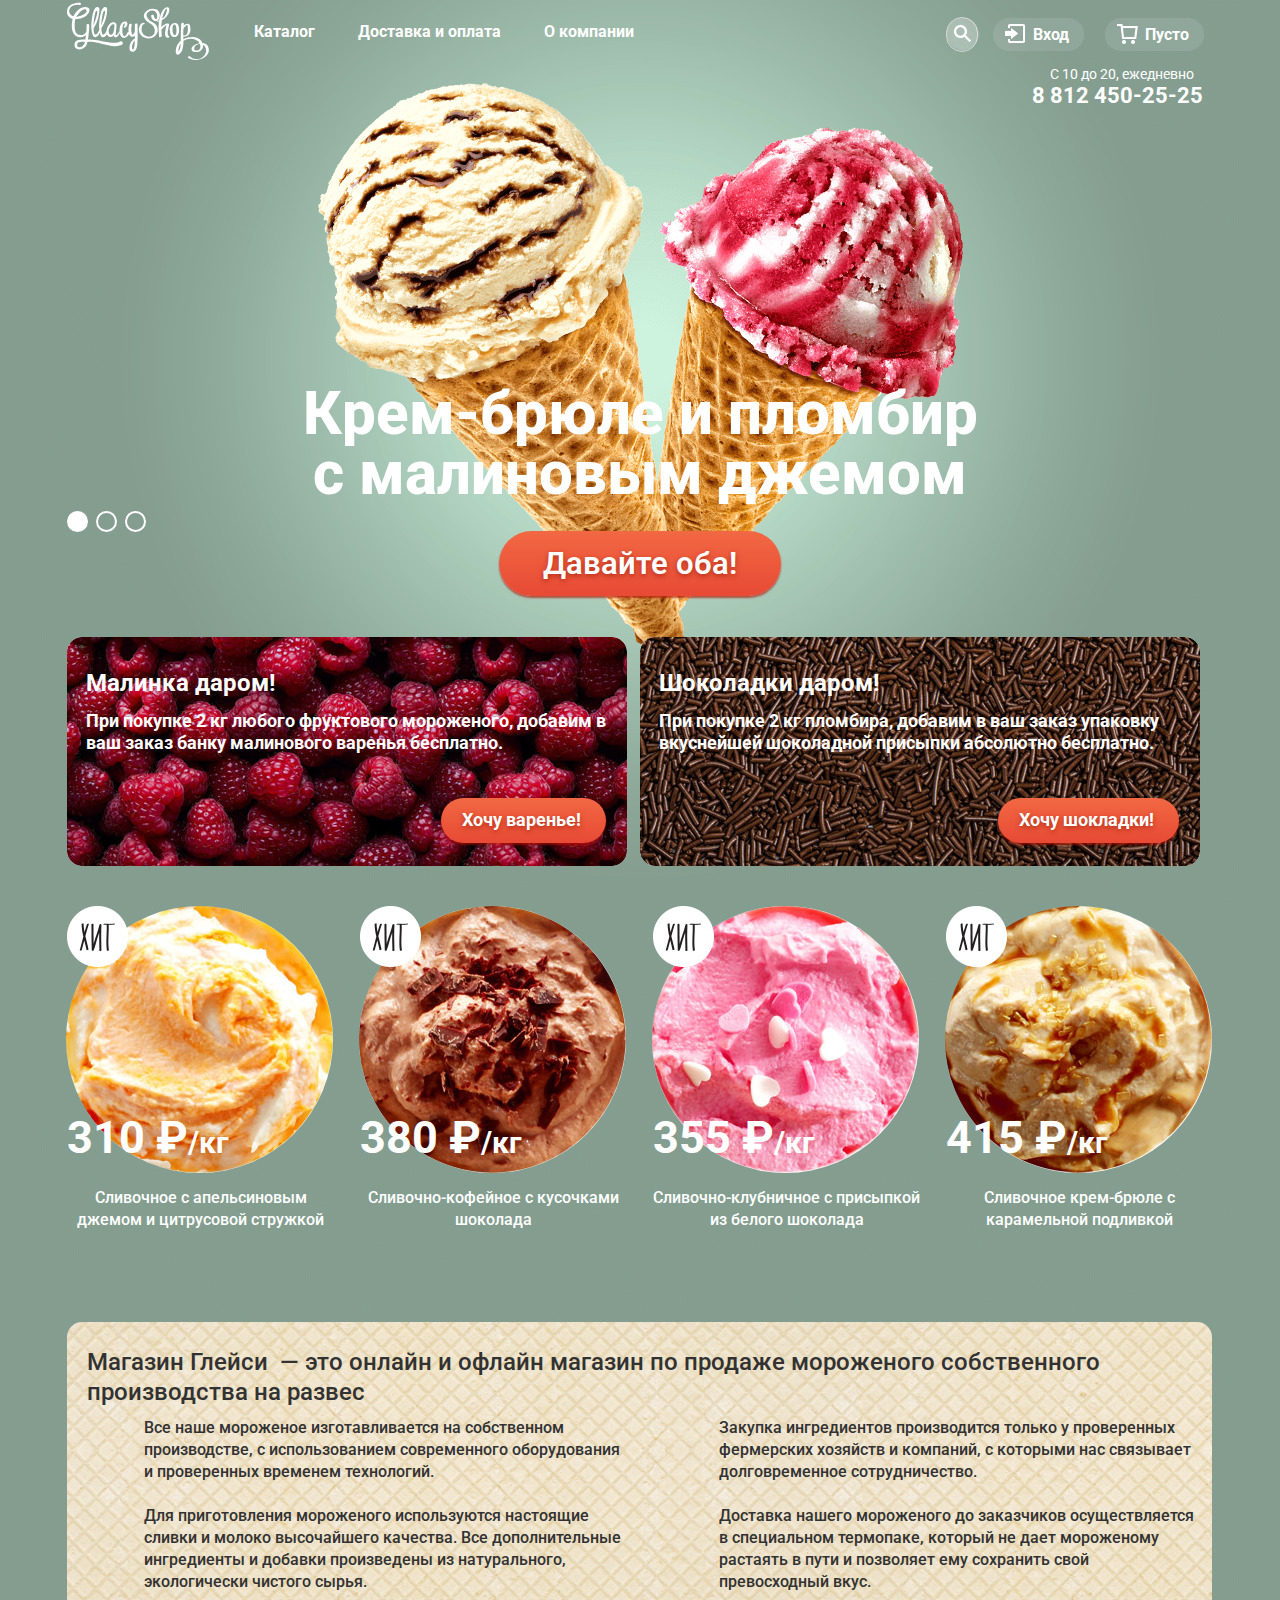
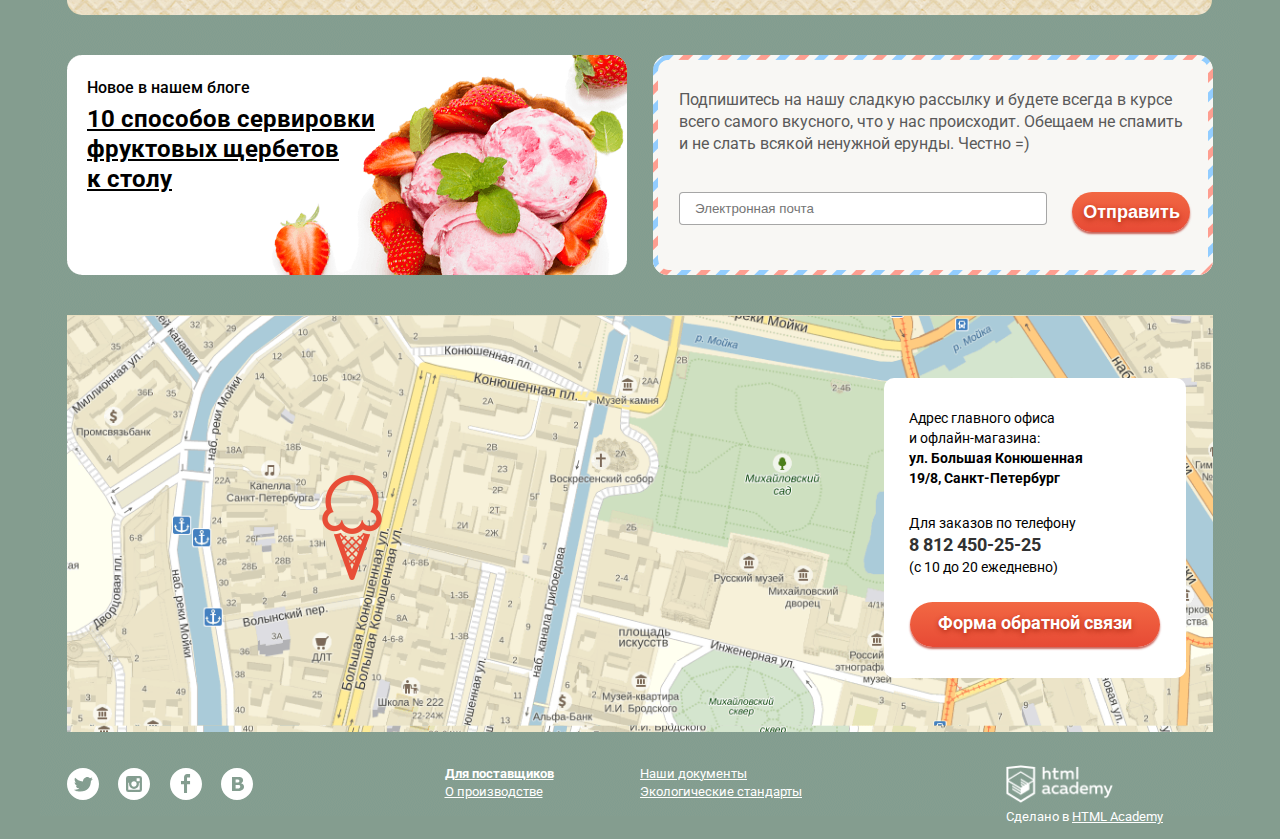
==== commit 2264c2c7: "Исправлен svg, добавлен id" ====
--- a/index.html
+++ b/index.html
@@ -41,14 +41,20 @@
                 </div>
               </li>
             	<li class="enter"><a class="enter-picture" href="login-link">Вход</a>
-                <div class="enter-block">
-                    <input class="enter-form" type="text" placeholder="Электронная почта">
-                    <input class="enter-form" type="password" placeholder="Пароль">
-                    <div class="button enter-button"><a href="#">Войти</a></div>
-                    <div class="enter-text"><a href="#">Забыли пароль?<br></a>
-                    <a href="#">Новая регистрация</a></div>
-                </div>
-              </li>
+
+                  <form class="enter-block" action="https://echo.htmlacademy.ru" method="post">
+                    <input class="enter-form" type="text" name="login" placeholder="Электронная почта">
+                      <label for="login" class="visually-hidden">Электронная почта</label>
+                    <input class="enter-form" type="password" name="password" placeholder="Пароль">
+                      <label for="password" class="visually-hidden">Пароль</label>
+                    <input class="button enter-button" type="submit" value="Войти">
+                      <div class="enter-text-box">
+                        <a class="enter-text" href="#">Забыли пароль?</a>
+                        <a class="enter-text" href="#">Новая регистрация</a>
+                      </div>
+                  </form>
+
+                </li>
             	<li class="cart"><a class="basket" href="shopping-cart-link">Пусто</a></li>
             </ul>
   		</nav>
@@ -166,7 +172,7 @@
   			<form class="subscribe-form" action="https://echo.htmlacademy.ru" method="post">
   					<label class="visually-hidden" for="subscribe-item">Подписка</label>
   					<input class="email-subscribe" id="subscribe-item" type="email" name="email" placeholder="Электронная почта">
-            <button class="button" class="submit">Отправить</button>
+            <button class="button">Отправить</button>
   			</form>
       </div>
   		</section>
@@ -191,113 +197,16 @@
     	<div class="footer-social">
     		<ul class="social-list">
     			<li><a class="social-button" href="#"><span class="visually-hidden">Твиттер</span>
-<svg id="Тветер" xmlns="http://www.w3.org/2000/svg" width="38" height="38" xmlns:xlink="http://www.w3.org/1999/xlink"  viewBox="0 0 37.219 37.22">
-  <metadata><?xpacket begin="﻿" id="W5M0MpCehiHzreSzNTczkc9d"?>
-<x:xmpmeta xmlns:x="adobe:ns:meta/" x:xmptk="Adobe XMP Core 5.6-c142 79.160924, 2017/07/13-01:06:39        ">
-   <rdf:RDF xmlns:rdf="http://www.w3.org/1999/02/22-rdf-syntax-ns#">
-      <rdf:Description rdf:about=""/>
-   </rdf:RDF>
-</x:xmpmeta>                          
-<?xpacket end="w"?></metadata>
-<defs>
-    <style>
-      .cls-1 {
-        fill: #fff;
-        fill-rule: evenodd;
-        opacity: 0.5;
-      }
-
-      .cls-2 {
-        opacity: 0.8;
-      }
-    </style>
-  </defs>
-  <path id="Обводка" class="cls-1" d="M46.925,2349.24a18.62,18.62,0,1,1-18.62,18.62A18.616,18.616,0,0,1,46.925,2349.24Zm-0.061,2.99a15.69,15.69,0,1,1-15.692,15.69A15.688,15.688,0,0,1,46.865,2352.23Z" transform="translate(-28.313 -2349.25)"/>
-  <image id="Твитер" class="cls-2" x="2.688" y="2.75" width="32" height="32" xlink:href="[data-uri]">
-</svg>
+<svg xmlns="http://www.w3.org/2000/svg" width="32" height="32" viewBox="0 0 32 32"><path fill="#FFF" d="M16 0C7.164 0 0 7.164 0 16c0 8.837 7.164 16 16 16 8.837 0 16-7.163 16-16 0-8.836-7.163-16-16-16zm7.944 12.809c-.251 6.516-3.463 10.832-10.992 10.702h-.486c-.447 0-4.543-.443-5.344-1.823 2.479.19 4.247-.406 5.12-1.136-1.048-.289-2.923-.461-3.251-2.848.384.104.618.221 1.299.113-1.307-.824-2.758-1.519-2.679-3.643.311.317 1.164.518 1.46.457-.768-.233-2.149-3.244-.974-4.781 1.984 1.79 4.075 3.482 7.804 3.643.227-2.214 1.24-3.699 3.168-4.325 1.84-.479 3.255.26 3.901 1.138.737-.224 1.453-.466 2.193-.685-.004.833-.569 1.463-.935 1.709.747.165 1.423-.475 1.423-.475-.184.963-1.094 1.725-1.707 1.954z"/></svg>
           </a></li>
     			<li><a class="social-button" href="#"><span class="visually-hidden">Инстаграм</span>
-            <svg id="Инста" xmlns="http://www.w3.org/2000/svg" xmlns:xlink="http://www.w3.org/1999/xlink" width="38" height="38" viewBox="0 0 37.219 37.22">
-  <metadata><?xpacket begin="﻿" id="W5M0MpCehiHzreSzNTczkc9d"?>
-<x:xmpmeta xmlns:x="adobe:ns:meta/" x:xmptk="Adobe XMP Core 5.6-c142 79.160924, 2017/07/13-01:06:39        ">
-   <rdf:RDF xmlns:rdf="http://www.w3.org/1999/02/22-rdf-syntax-ns#">
-      <rdf:Description rdf:about=""/>
-   </rdf:RDF>
-</x:xmpmeta>
-                          
-<?xpacket end="w"?></metadata>
-<defs>
-    <style>
-      .cls-1 {
-        fill: #fff;
-        fill-rule: evenodd;
-        opacity: 0.5;
-      }
-
-      .cls-2 {
-        opacity: 0.8;
-      }
-    </style>
-  </defs>
-  <path id="Обводка" class="cls-1" d="M95.925,2349.24a18.62,18.62,0,1,1-18.62,18.62A18.616,18.616,0,0,1,95.925,2349.24Zm-0.061,2.99a15.69,15.69,0,1,1-15.692,15.69A15.688,15.688,0,0,1,95.865,2352.23Z" transform="translate(-77.313 -2349.25)"/>
-  <image id="_" data-name="&apos;=]" class="cls-2" x="2.688" y="2.75" width="32" height="32" xlink:href="[data-uri]"/>
-</svg>
+<svg xmlns="http://www.w3.org/2000/svg" width="32" height="32" viewBox="0 0 32 32"><g fill="#FFF"><path d="M20.916 16a4.938 4.938 0 1 1-9.877 0c0-.394.051-.773.138-1.14h-.897v6.838h11.396V14.86h-.897c.086.367.137.746.137 1.14z"/><path d="M15.978 18.659c1.466 0 2.659-1.193 2.659-2.659s-1.193-2.659-2.659-2.659c-1.466 0-2.659 1.193-2.659 2.659s1.192 2.659 2.659 2.659zM18.637 10.302h3.039v3.039h-3.039z"/><path d="M16 0C7.164 0 0 7.164 0 16c0 8.837 7.164 16 16 16 8.837 0 16-7.163 16-16 0-8.836-7.163-16-16-16zm7.955 21.698a2.285 2.285 0 0 1-2.279 2.279H10.279A2.285 2.285 0 0 1 8 21.698V10.302a2.286 2.286 0 0 1 2.279-2.279h11.396a2.286 2.286 0 0 1 2.279 2.279v11.396z"/></g></svg>
           </a></li>
     			<li><a class="social-button" href="#"><span class="visually-hidden">Фейсбук</span>
-          <svg id="ФБ" xmlns="http://www.w3.org/2000/svg" xmlns:xlink="http://www.w3.org/1999/xlink" width="38" height="38" viewBox="0 0 37.218 37.22">
-  <metadata><?xpacket begin="﻿" id="W5M0MpCehiHzreSzNTczkc9d"?>
-<x:xmpmeta xmlns:x="adobe:ns:meta/" x:xmptk="Adobe XMP Core 5.6-c142 79.160924, 2017/07/13-01:06:39        ">
-   <rdf:RDF xmlns:rdf="http://www.w3.org/1999/02/22-rdf-syntax-ns#">
-      <rdf:Description rdf:about=""/>
-   </rdf:RDF>
-</x:xmpmeta>
-                          
-<?xpacket end="w"?></metadata>
-<defs>
-    <style>
-      .cls-1 {
-        fill: #fff;
-        fill-rule: evenodd;
-        opacity: 0.5;
-      }
-
-      .cls-2 {
-        opacity: 0.8;
-      }
-    </style>
-  </defs>
-  <path id="Обводка" class="cls-1" d="M144.925,2349.24a18.62,18.62,0,1,1-18.619,18.62A18.616,18.616,0,0,1,144.925,2349.24Zm-0.06,2.99a15.69,15.69,0,1,1-15.692,15.69A15.687,15.687,0,0,1,144.865,2352.23Z" transform="translate(-126.313 -2349.25)"/>
-  <image id="ФБ-2" data-name="ФБ" class="cls-2" x="2.687" y="2.75" width="32" height="32" xlink:href="[data-uri]"/>
-</svg>
-
+<svg xmlns="http://www.w3.org/2000/svg" width="32" height="32" viewBox="0 0 32 32"><path fill="#FFF" d="M16 0C7.164 0 0 7.163 0 16s7.164 16 16 16c8.837 0 16-7.164 16-16S24.837 0 16 0zm4.062 9.455h-3.021v3.444h3.021v3.445h-3.021v8.61H14.02v-8.61H11v-3.445h3.021V9.455c0-1.902 1.353-3.445 3.021-3.445h3.021v3.445z"/></svg>
           </a></li>
     			<li><a class="social-button" href="#"><span class="visually-hidden">Вконтакте</span>
-          <svg id="ВК" xmlns="http://www.w3.org/2000/svg" xmlns:xlink="http://www.w3.org/1999/xlink" width="38" height="38" viewBox="0 0 37.218 37.22">
-  <metadata><?xpacket begin="﻿" id="W5M0MpCehiHzreSzNTczkc9d"?>
-<x:xmpmeta xmlns:x="adobe:ns:meta/" x:xmptk="Adobe XMP Core 5.6-c142 79.160924, 2017/07/13-01:06:39        ">
-   <rdf:RDF xmlns:rdf="http://www.w3.org/1999/02/22-rdf-syntax-ns#">
-      <rdf:Description rdf:about=""/>
-   </rdf:RDF>
-</x:xmpmeta>
-                        
-<?xpacket end="w"?></metadata>
-<defs>
-    <style>
-      .cls-1 {
-        fill: #fff;
-        fill-rule: evenodd;
-        opacity: 0.5;
-      }
-
-      .cls-2 {
-        opacity: 0.8;
-      }
-    </style>
-  </defs>
-  <path id="Обводка_copy" data-name="Обводка copy" class="cls-1" d="M193.925,2349.24a18.62,18.62,0,1,1-18.619,18.62A18.616,18.616,0,0,1,193.925,2349.24Zm-0.06,2.99a15.69,15.69,0,1,1-15.692,15.69A15.687,15.687,0,0,1,193.865,2352.23Z" transform="translate(-175.313 -2349.25)"/>
-  <image id="ВК-2" data-name="ВК" class="cls-2" x="2.687" y="2.75" width="32" height="32" xlink:href="[data-uri]"/>
-</svg>
-
+<svg xmlns="http://www.w3.org/2000/svg" width="32" height="32" viewBox="0 0 32 32"><g fill="#FFF"><path d="M16.637 14.495c.402-.019.719-.082.951-.188.326-.145.54-.33.641-.559.101-.229.15-.496.15-.797 0-.232-.058-.465-.174-.697-.116-.232-.322-.405-.617-.517-.264-.1-.592-.155-.984-.165a76.242 76.242 0 0 0-1.652-.014h-.339v2.965h.565c.571 0 1.057-.009 1.459-.028zM18.118 17.084c-.282-.081-.672-.125-1.166-.132a127.97 127.97 0 0 0-1.55-.009h-.79v3.493h.264c1.014 0 1.74-.003 2.18-.009a3.2 3.2 0 0 0 1.212-.245c.377-.157.633-.364.774-.625s.214-.562.214-.9c0-.446-.088-.788-.261-1.03-.17-.241-.464-.423-.877-.543z"/><path d="M16 0C7.164 0 0 7.164 0 16c0 8.837 7.164 16 16 16 8.837 0 16-7.163 16-16 0-8.836-7.163-16-16-16zm6.602 20.531a3.73 3.73 0 0 1-1.124 1.327c-.552.415-1.161.71-1.823.886s-1.501.264-2.519.264h-6.121V8.987h5.443c1.13 0 1.957.038 2.48.113a5.126 5.126 0 0 1 1.561.5c.533.27.929.632 1.189 1.087.26.455.392.975.392 1.558 0 .678-.179 1.278-.536 1.795-.358.518-.863.92-1.517 1.208v.075c.917.182 1.642.559 2.179 1.13.537.571.807 1.325.807 2.261 0 .678-.138 1.283-.411 1.817z"/></g></svg>
           </a></li>
     		</ul>
     	</div>
@@ -337,8 +246,9 @@
 
   				<button class="button-send" class="submit">Отправить</button>
           <button class="modal-close" type="button"></button>
+      </form> 
         </div>
-  		</form> 			
+			
     </section>
     </div>
   </body>
--- a/css/style.css
+++ b/css/style.css
@@ -23,6 +23,10 @@
 	line-height: 18px;
 	font-weight: bold;
 	color: #ffffff;
+}
+.main-navigation a {
+	display: block;
+	text-decoration: none;
 }
 .site-navigation,
 .site-navigation-list,
@@ -169,14 +173,6 @@
   border: none;
   cursor: pointer;
 }
-.button:hover {
-  background: linear-gradient(to bottom, #f58669 0%, #ec6f5e 100%);
-  box-shadow: 0 2px 2px rgba(172, 16, 0, 1);
-}
-.button:active {
-  background: linear-gradient(to bottom, #d84732 0%, #e1613e 100%);
-  box-shadow: inset 0 2px 2px rgba(172, 16, 0, 1);
-}
 .slider-controls label {
   display: inline-block;
   width: 17px;
@@ -249,7 +245,6 @@
 	line-height: 22px;
 	font-weight: normal;
 	color: #5a5a5a;
-	background-color: #849d8f;
 	background-image: url('../img/post-background.png');
 	background-repeat: no-repeat;
 }
@@ -360,20 +355,6 @@
   align-items: center;
   min-height: 18px;
   vertical-align: top;
-}
-
-
-.main-navigation-li:hover > a,
-.main-navigation a:active {
-  margin: 0;
-  padding: 0;
-  color: black;
-  background: #f7f6f3;
-}
-
-.main-navigation a:active {
-  background: #ededed;
-  box-shadow: #696969;
 }
 .site-navigation-list {
   position: absolute;
@@ -563,9 +544,6 @@
  .user-navigation .enter a {
  	padding-left: 40px;
  }
-.enter:hover .enter-block {
-	color: #323232;
-}
 .basket::before {
     content: "";
     width: 34px;
@@ -613,16 +591,16 @@
 }
 .enter-block {
     position: absolute;
+    display: none;
     top: 43px;
     right: 9px;
     z-index: 100;
-    display: none;
     padding: 15px 16px;
     background-color: #f8f7f4;
     border-radius: 5px;
-    color: #000000;
 }
 .enter-form {
+	display: block;
     font-size: 14px;
     height: 37px;
     width: 250px;
@@ -635,29 +613,41 @@
     float: left;
     margin: 0;
     padding: 0;
-    padding-right: 40px;
     margin-top: 5px;
     font-size: 18px;
     font-weight: bold;
     border: none;
-    text-decoration: none;
     color: #ffffff;
 }
-.enter-text {
-    float: right;
+.enter-block .button {
+    width: 100px;
+    font-size: 18px;
+    line-height: 24px;
+    color: #fff;
+    min-height: 44px;
+    vertical-align: top;
+}
+a .enter-text {
+	color: #323232;
+    border-bottom-color: #b2b2b2;
+}
+.enter-text:active, a.enter-text:hover {
+    color :#e84d37;
+    border-bottom-color :#f9cdc4;
+}
+.enter-text-box a {
     font-size: 13px;
-    font-weight: normal;
-    color: #ffffff;
-}
-.enter-block a {
-	color: #000000;
-	text-decoration: none;
-	border-bottom: dashed 1px #323232;
+    line-height: 24px;
+}
+.enter-text-box a:last-child {
+    position: relative;
+    top: -6px;
 }
 .container {
   width: 1146px;
   margin: 0 auto;
   padding: 0 20px;
+  margin-bottom: 20px; 
 }
 .time-phone-box {
 	margin-right: 10px;
@@ -764,14 +754,9 @@
     top: 0;
     right: 8px;
 }
-.catalog-list-ice-cream {
-    pointer-events: none;
-    cursor: default;
-    text-decoration: none;
-    list-style: none;
-}
-.catalog-list .catalog-list-ice-cream {
-	text-decoration: none;
+.catalog-list li:last-child:after {
+	display: none;
+	list-style: none;
 }
 .sort-cost-location {
 	display: flex;
@@ -779,15 +764,6 @@
 	width: 1146px;
 	margin: 0 auto;
 	justify-content: flex-start;
-}
-.sort-popular {
-	width: 193px;
-}
-.cost-location {
-	width: 221px;
-}
-.fat-location {
-	width: 411px;
 }
 .fat-list {
 	display: flex;
@@ -841,6 +817,7 @@
   min-height: 24px;
 }
 .shop {
+  width: 1110px;
   margin-top: 170px;
   margin-bottom: 40px;
   padding: 25px 15px 22px 20px;
@@ -849,13 +826,12 @@
   color: #323232;
   background-color: #eadcbe;
   background-image: url('../img/waffle.png');
-
   min-height: 246px;
   border-radius: 15px;
 }
 .shop p {  
   margin: 0;
-  width: 488px;
+  width: 478px;
   padding-left: 57px;
 }
 .shop > p {
@@ -911,7 +887,6 @@
   background-image: url('../img/post-image.png');
   border-radius: 15px;
   min-height: 220px;
-  background-color: #849d8f;
   height: auto;
 }
 .subscription .wrap {
@@ -1205,14 +1180,13 @@
 	display: flex;
 	justify-content: space-between;
 	width: 390px;
-	left: 440px;
+	left: 460px;
 	height: 36px;
 	top: 27px;
     padding-left: 17px;
     padding-right: 17px;
     background: #aabab0;
     border-radius: 20px;
-    margin-left: 20px;
 }
 .fatness-filter label {
     display: inline-block;
@@ -1220,16 +1194,14 @@
     max-width: 750px;
     padding-left: 34px;
     font-size: 16px;
-    margin-top: 7px;
-    margin-bottom: 6px;
+    top: 5px;
     vertical-align: top;
     cursor: pointer;
 }
 .fatness-filter label::before {
     content: '';
     position: absolute;
-    top: 2px;
-    bottom: 1px;
+    top: 5px;
     left: 5px;
     width: 10px;
     height: 10px;
@@ -1496,3 +1468,123 @@
 	top: 49px;
 	left: 755px;
 }
+.basket-form {
+    position: absolute;
+    display: none;
+    background-color: #f8f7f4;
+    border-radius: 5px;
+    box-shadow: 0 20px 20px 0 rgba(0, 0, 0, 0.6);
+    z-index: 100;
+    margin: 0;
+    padding: 0;
+}
+.cart:hover .basket-form {
+	display: block;
+}
+.basket-form-block {
+    top: 49px;
+    right: 0;
+    width: 509px;
+    font-size: 13px;
+    line-height: 18px;
+    color: #323232;
+    min-height: 203px;
+    padding: 20px 14px 19px 17px;
+}
+.basket-form-block .sum {
+    margin-top: 15px;
+    margin-bottom: 13px;
+    font-weight: 700;
+    font-size: 15px;
+}
+.basket-form-block .button {
+    font-weight: bold;
+    font-size: 18px;
+    line-height: 24px;
+    padding: 12px 10px 12px 0px;
+    text-align: center;
+}
+.basket-form-block .button {
+    background-color: inherit;
+    background-image: linear-gradient(#e74a35, #f26843);
+    border: 0;
+    border-radius: 20px;
+    box-shadow: 0 1px 1px 0 rgba(50, 4, 0, 0.4);
+}
+.basket-form-block .button:hover {
+    color: #fff;
+    background-color: inherit;
+    background-image: linear-gradient(#f58669, #ec6f5e);
+    box-shadow: 0 1px 2px 0 #ac1000;
+    border-radius: 20px;
+}
+.basket-form-block .button:active {
+    color: #fff;
+    background-color: inherit;
+    background-image: linear-gradient(#d74632, #e1613e);
+    box-shadow: inset 0 1px 2px 0 #942718;
+    border-radius: 20px;
+}
+.basket-form-block .button {
+    position: absolute;
+    top: 180px;
+    left: 335px;
+}
+.basket-form-block .sum {
+    float: right;
+}
+.basket-list {
+    padding-bottom: 11px;
+    min-height: 32px;
+    vertical-align: top;
+}
+.basket-next-line {
+    padding-bottom: 14px;
+    border-bottom: 1px solid #cacac7;
+}
+.basket-count,
+.basket-list-title,
+.basket-worth {
+    display: inline-block;
+    padding-top: 8px;
+    vertical-align: top;
+}
+.basket-list-title {
+    width: 260px;
+    margin-left: 17px;
+    margin-right: 24px;
+}
+.basket-count .count-kg {
+    color: #999;
+}
+.basket-count {
+    margin-right: 24px;
+}
+.basket-form-block img {
+    position: relative;
+    top: -6px;
+    width: 33px;
+    height: 33px;
+    margin-right: 10px;
+    border-radius: 50%;
+}
+.basket-list-title::before {
+    content: "";
+    position: absolute;
+    width: 10px;
+    height: 10px;
+    left: 15px;
+    margin-top: 5px;
+    background-image: url('../img/x.png');
+    background-repeat: no-repeat;
+}
+.feedback::before {
+    content: "";
+    position: absolute;
+    width: 150px;
+    height: 150px;
+    left: 255px;
+    top: 160px;
+    background-image: url('../img/pin.png');
+    background-repeat: no-repeat;
+}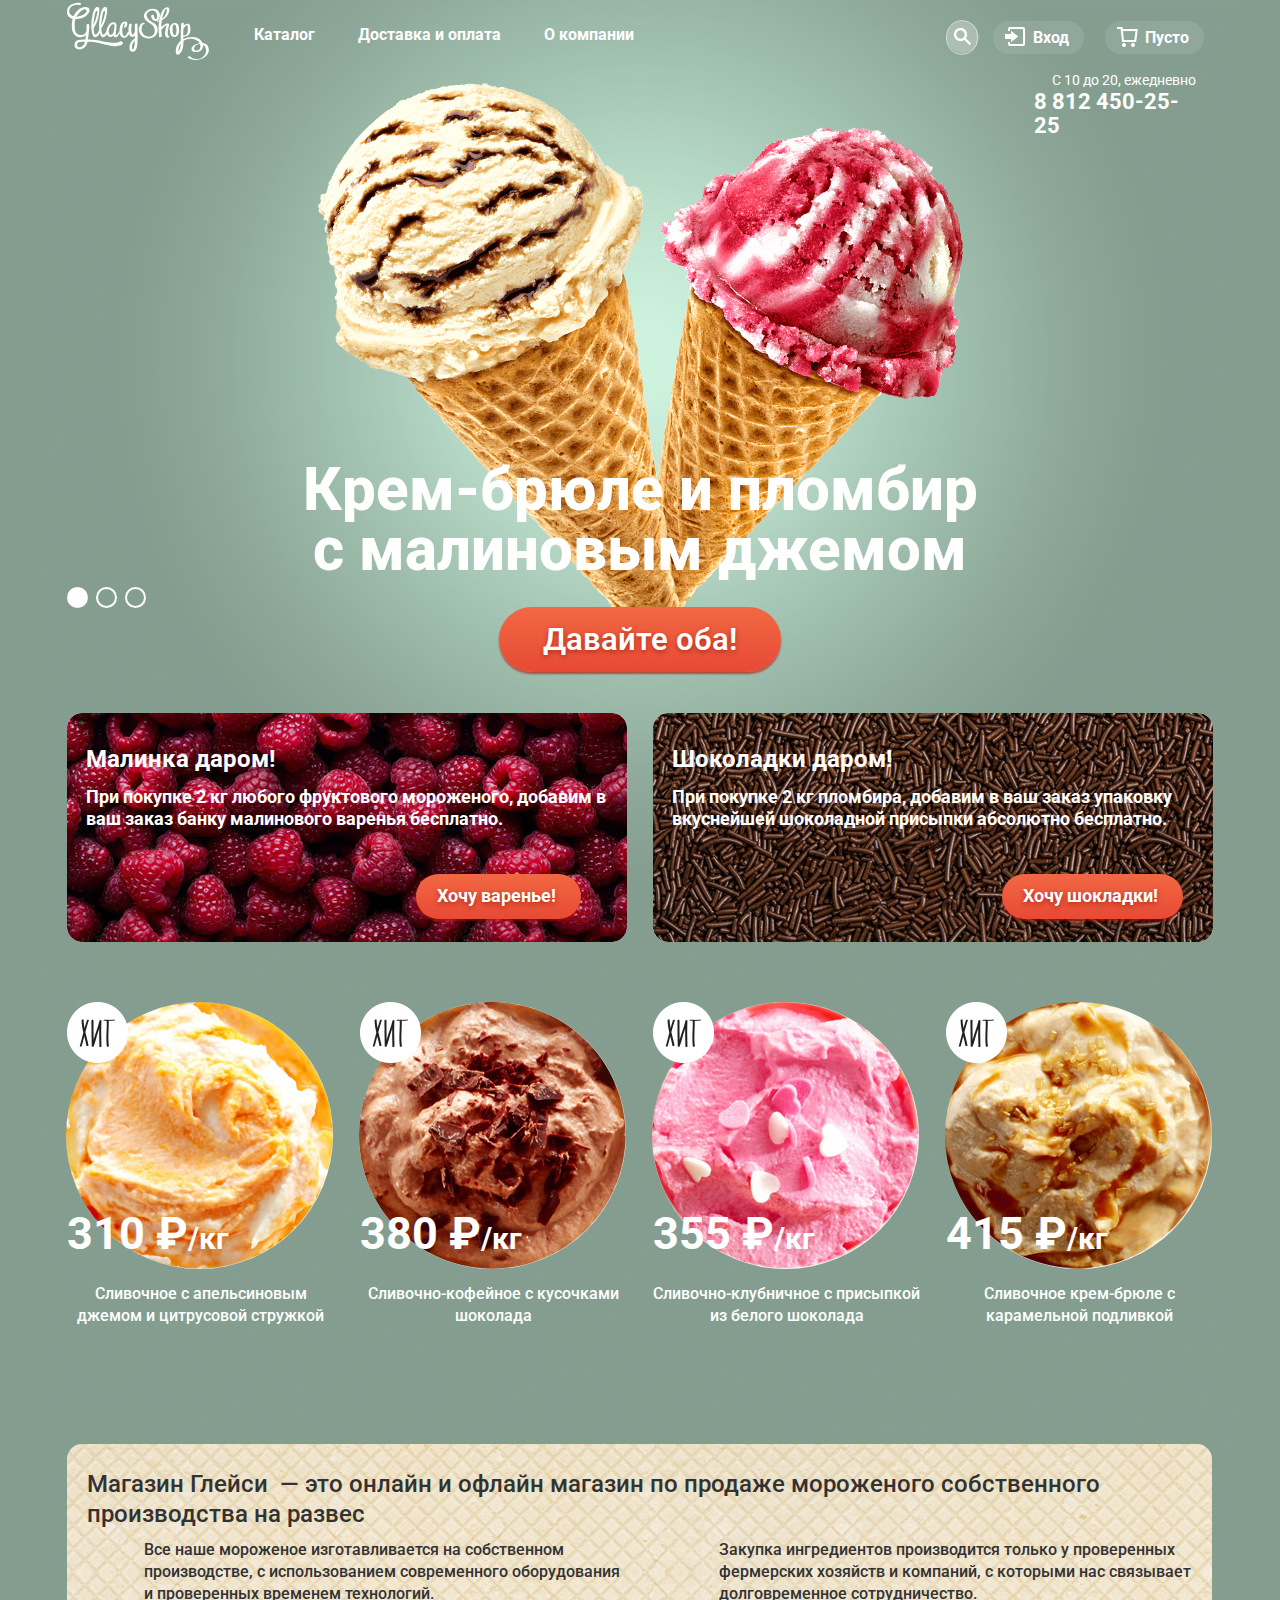
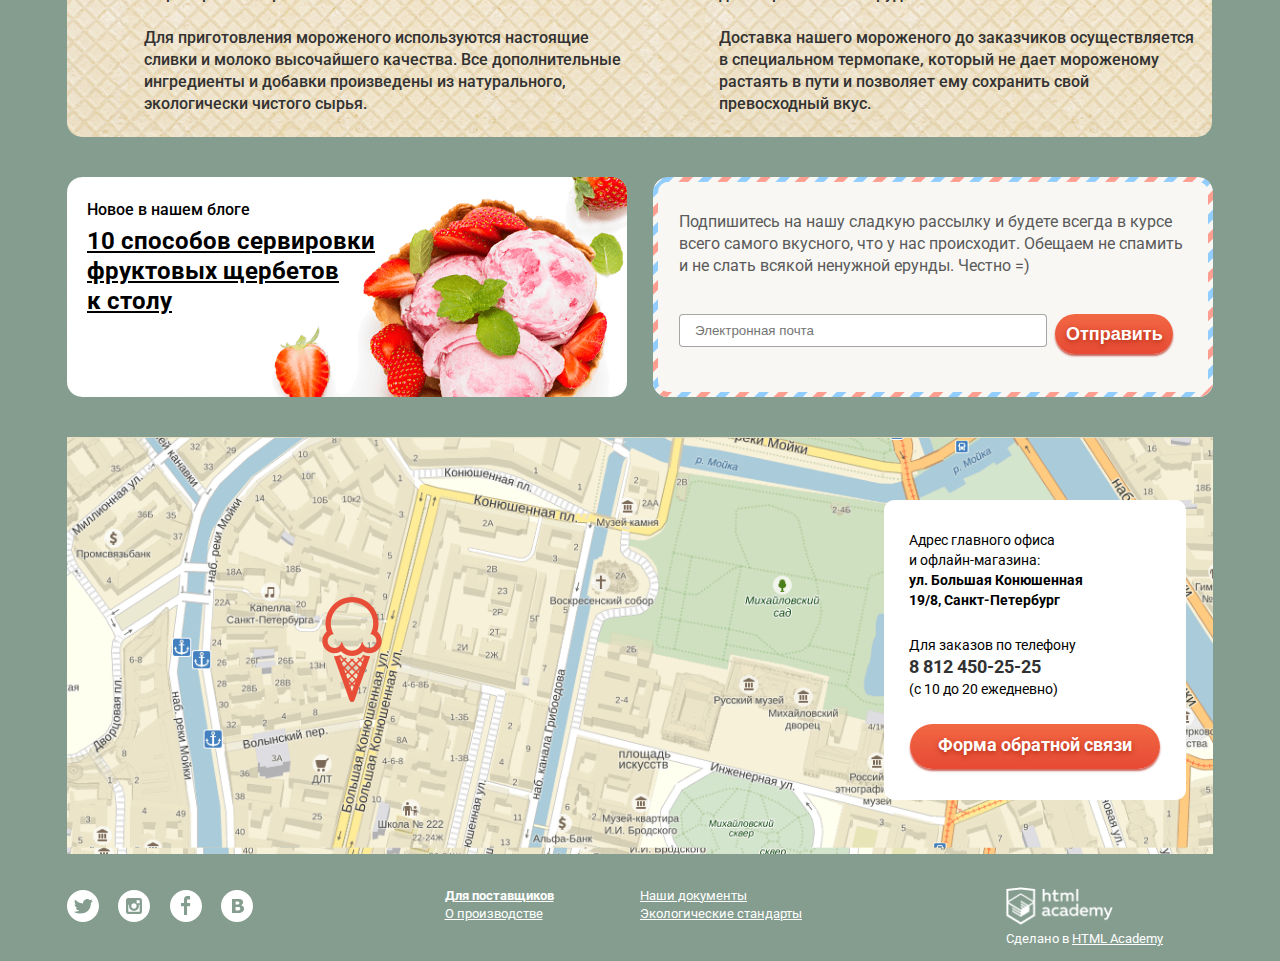
==== commit 6616bd78: "Добавил выпадающее меню в каталог, исправил css на валидность, сделал логотип в каталоге ссылкой на " ====
--- a/index.html
+++ b/index.html
@@ -43,9 +43,9 @@
             	<li class="enter"><a class="enter-picture" href="login-link">Вход</a>
 
                   <form class="enter-block" action="https://echo.htmlacademy.ru" method="post">
-                    <input class="enter-form" type="text" name="login" placeholder="Электронная почта">
+                    <input id="login" class="enter-form" type="text" name="login" placeholder="Электронная почта">
                       <label for="login" class="visually-hidden">Электронная почта</label>
-                    <input class="enter-form" type="password" name="password" placeholder="Пароль">
+                    <input id="password" class="enter-form" type="password" name="password" placeholder="Пароль">
                       <label for="password" class="visually-hidden">Пароль</label>
                     <input class="button enter-button" type="submit" value="Войти">
                       <div class="enter-text-box">
@@ -104,6 +104,7 @@
 
         <section class="hits-box index-items">
         <h2 class="visually-hidden">Хиты</h2>
+          <div class="catalog-box">
             <section class="box-item">
               <div class="item-hover">
                 <a class="button btn-item-hover" href="#">Быстрый просмотр</a>
@@ -144,10 +145,12 @@
                 </div>
               </div>
             </section>
+           </div>
           </section>
 
       <section class="shop">
             <p>Магазин Глейси &nbsp;— это онлайн и офлайн магазин по продаже мороженого собственного производства на развес</p>
+            <div class="shop-block">
             <div class="shop-left">
               <p>Все наше мороженое изготавливается на собственном производстве, с использованием современного оборудования и проверенных временем технологий.</p><br>
               <p>Для приготовления мороженого используются настоящие сливки и молоко высочайшего качества. Все дополнительные ингредиенты и добавки произведены из натурального, экологически чистого сырья.</p>
@@ -156,6 +159,7 @@
               <p>Закупка ингредиентов производится только у проверенных фермерских хозяйств и компаний, с которыми нас связывает долговременное сотрудничество.</p><br>
               <p>Доставка нашего мороженого до заказчиков осуществляется<br>
                в специальном термопаке, который не дает мороженому растаять в пути и позволяет ему сохранить свой превосходный вкус.</p>
+            </div>
             </div>
       </section>
 
@@ -244,7 +248,7 @@
   					<label class="visually-hidden" for="appointment-message">Любой текст</label>
   					<input class="message-feedback" id="appointment-message" type="text" name="message" placeholder="Напишите что-нибудь...">
 
-  				<button class="button-send" class="submit">Отправить</button>
+  				<button class="button-send">Отправить</button>
           <button class="modal-close" type="button"></button>
       </form> 
         </div>
--- a/css/style.css
+++ b/css/style.css
@@ -1,7 +1,6 @@
 body {
 	margin: 0;
 	padding: 0;
-
 	font-family: Roboto, "Arial", sans-serif;
 	font-size: 16px;
 	line-height: 22px;
@@ -52,7 +51,7 @@
 	color: #ffffff;
 }
 .catalog-press {
-	background-color: d07058;
+	background-color: #d07058;
 }
 .catalog-list {
 	font-size: 14px;
@@ -287,13 +286,13 @@
 }
 .footer-logo a:focus,
 .work-info a:focus {
-	font-size: 4,56px;
-	line-height: 5,13px;
+	font-size: 5px;
+	line-height: 5px;
 	color: #ffbc9e;
 }
 .operation-info a:focus {
-	font-size: 4,56px;
-	line-height: 5,13px;
+	font-size: 5px;
+	line-height: 5px;
 	color: #ffbc9e;
 }
 .address-template {
@@ -329,7 +328,6 @@
     align-items: center;
 }
 .main-header img {
-  float: left;
   width: 153px;
   height: 63px;
 }
@@ -603,14 +601,14 @@
 	display: block;
     font-size: 14px;
     height: 37px;
-    width: 250px;
+    width: 280px;
     margin: 0;
     padding-left: 12px;
     border: 1px solid #d3d3d2;
     margin-bottom: 10px;
 }
 .enter-button {
-    float: left;
+	display: inline-block;
     margin: 0;
     padding: 0;
     margin-top: 5px;
@@ -627,7 +625,7 @@
     min-height: 44px;
     vertical-align: top;
 }
-a .enter-text {
+.enter-text a {
 	color: #323232;
     border-bottom-color: #b2b2b2;
 }
@@ -635,9 +633,16 @@
     color :#e84d37;
     border-bottom-color :#f9cdc4;
 }
+.enter-text-box {
+	display: inline-block;
+	margin: 0;
+	padding: 0;
+}
 .enter-text-box a {
+	color: #323232;
     font-size: 13px;
     line-height: 24px;
+    font-weight: normal;
 }
 .enter-text-box a:last-child {
     position: relative;
@@ -651,8 +656,8 @@
 }
 .time-phone-box {
 	margin-right: 10px;
-	display: block;
-	float: right;
+	display: inline-block;
+	margin-left: 967px;
 }
 .time {
 	font-size: 14px;
@@ -773,10 +778,9 @@
 	display: flex;
 	list-style: none;
 }
-.promo::after {
-  content: "";
-  display: table;
-  clear: both;
+.promo {
+	display: flex;
+	justify-content: space-between;
 }
 .promo-item {
   width: 520px;
@@ -786,13 +790,11 @@
   min-height: 191px;
 }
 .promo-item:first-child {
-  float: left;
   background-color: #73172b;
   background-image: url('../img/raspberry.jpg');
   border-radius: 15px;
 }
 .promo-item:last-child {
-  float: right;
   background-color: #3a2217;
   background-image: url('../img/chocolate.jpg');
   border-radius: 15px;
@@ -807,8 +809,8 @@
   line-height: 22px;
 }
 .promo-item .button {
-  display: block;
-  float: right;
+  display: inline-block;
+  margin-left: 330px;
   padding: 10px 25px 11px 21px;
   font-weight: 700;
   font-size: 18px;
@@ -818,7 +820,7 @@
 }
 .shop {
   width: 1110px;
-  margin-top: 170px;
+  margin-top: 80px;
   margin-bottom: 40px;
   padding: 25px 15px 22px 20px;
   font-size: 16px;
@@ -829,6 +831,10 @@
   min-height: 246px;
   border-radius: 15px;
 }
+.shop-block {
+  display: flex;
+  justify-content: space-between;
+}
 .shop p {  
   margin: 0;
   width: 478px;
@@ -843,20 +849,19 @@
   line-height: 30px;
 }
 .shop-left {
-  float: left;
+  display: block;
+  margin: 0;
+  padding: 0;
+  top: 20px;
   margin-right: 20px;
+
 }
 .shop-right {
-  float: right;
-}
-.news-location: {
-	display: flex;
-	justify-content: space-between;
+  display: block;
 }
 .blog {
   margin-bottom: 40px;
   width: 540px;
-  float: left;
   padding: 22px 0px 0px 20px;
   color: black;
   font-size: 16px;
@@ -882,7 +887,6 @@
   vertical-align: top;
 }
 .subscription {
-  float: right;
   width: 560px;
   background-image: url('../img/post-image.png');
   border-radius: 15px;
@@ -926,8 +930,7 @@
   color: white;
 }
 .wrap .button {
-  display: block;
-  float: right;
+  display: inline-block;
   padding: 8px 10px 8px 11px;
   font-weight: bold;
   font-size: 18px;
@@ -992,7 +995,7 @@
 .item-hover-content {
   position: relative;
   display: inline-block;
-  float: left;
+
   width: 267px;
   margin-right: 26px;
   margin-bottom: 40px;
@@ -1091,26 +1094,7 @@
 	display: flex;
 	justify-content: space-between;
 }
-.filter-form input[type=submit] {
-    float: left;
-    margin-top: 23px;
-    margin-bottom: 0;
-    border: 2px solid #fff;
-    box-shadow: none;
-    background-image: none;
-    background-color: #9aaea3;
-    line-height: 1.3;
-    padding: 6px 27px;
-}
-.filter-form input[type=submit]:active {
-    background-color: #eaeaea;
-    color: #000;
-    box-shadow: inset 0 2px 1px #696969;
-}
-.filter-form input[type=submit]:hover {
-    background-color: #fafbfb;
-    color: #000;
-}
+
 .filter-type-container::after {
     top: 15px;
     right: 15px;
@@ -1384,7 +1368,9 @@
 	transform: rotate(-45deg);
 }
 .button-send {
-    float: right;
+	position: absolute;
+    left: 350px;
+    top: 380px;
     margin-top: 15px;
     padding: 10px 15px;
     font: inherit;
@@ -1395,6 +1381,14 @@
     border-radius: 50px;
     box-shadow: 0 2px 2px rgba(172, 16, 0, 0.64);
     border: none;
+}
+.close-1 {
+	left: 10px;
+	top: 27px;
+}
+.close-2 {
+    left: 10px;
+	top: 87px;
 }
 .main-navigation-catalog {
     background-color: #d07058;
@@ -1494,15 +1488,15 @@
 .basket-form-block .sum {
     margin-top: 15px;
     margin-bottom: 13px;
-    font-weight: 700;
+    font-weight: bold;
     font-size: 15px;
 }
 .basket-form-block .button {
     font-weight: bold;
     font-size: 18px;
     line-height: 24px;
-    padding: 12px 10px 12px 0px;
-    text-align: center;
+    padding: 12px 25px 12px 20px;
+    vertical-align: top;
 }
 .basket-form-block .button {
     background-color: inherit;
@@ -1526,12 +1520,13 @@
     border-radius: 20px;
 }
 .basket-form-block .button {
-    position: absolute;
-    top: 180px;
-    left: 335px;
+    display: inline-block;
+    margin-left: 300px;
+    vertical-align: top;
 }
 .basket-form-block .sum {
-    float: right;
+    display: inline-block;
+    margin-left: 385px;
 }
 .basket-list {
     padding-bottom: 11px;
@@ -1550,33 +1545,21 @@
     vertical-align: top;
 }
 .basket-list-title {
-    width: 260px;
+	display: inline-block;
+    width: 280px;
     margin-left: 17px;
-    margin-right: 24px;
 }
 .basket-count .count-kg {
     color: #999;
 }
 .basket-count {
-    margin-right: 24px;
+    margin-right: 10px;
 }
 .basket-form-block img {
     position: relative;
-    top: -6px;
     width: 33px;
     height: 33px;
-    margin-right: 10px;
     border-radius: 50%;
-}
-.basket-list-title::before {
-    content: "";
-    position: absolute;
-    width: 10px;
-    height: 10px;
-    left: 15px;
-    margin-top: 5px;
-    background-image: url('../img/x.png');
-    background-repeat: no-repeat;
 }
 .feedback::before {
     content: "";
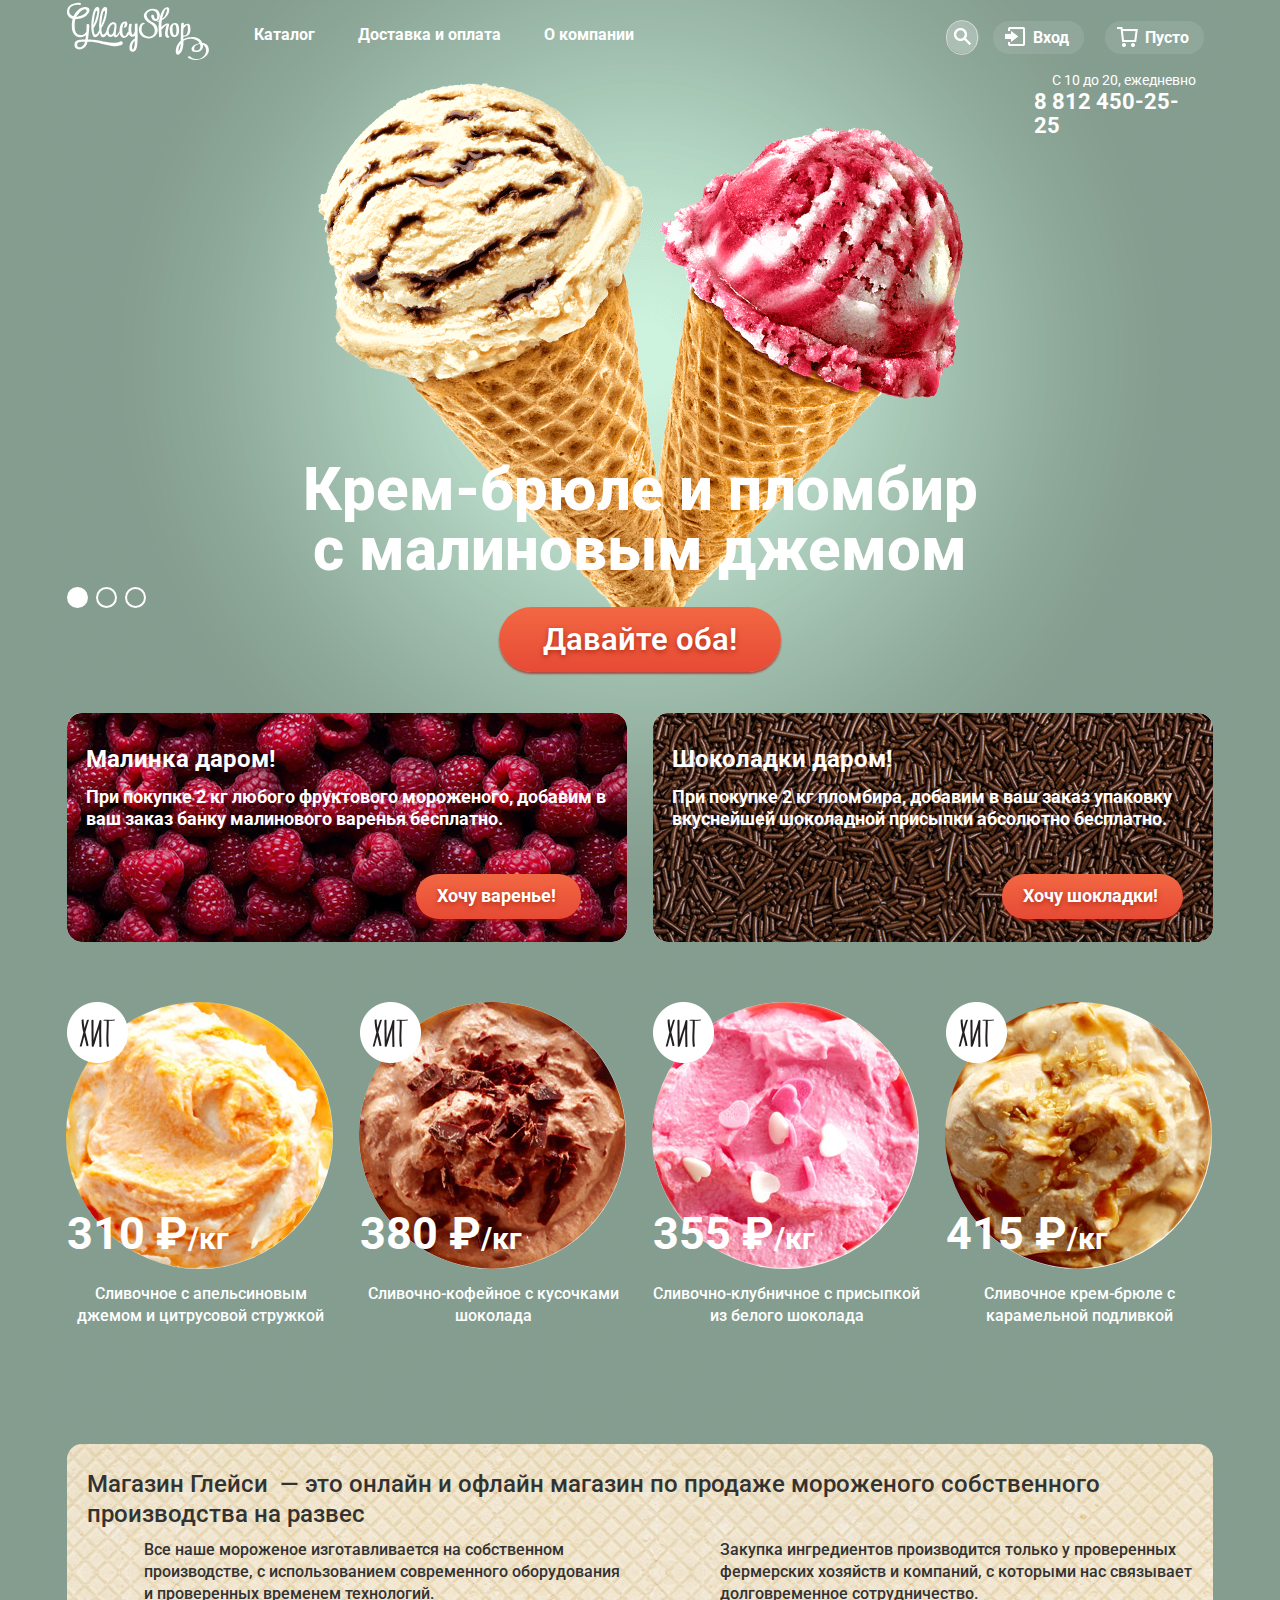
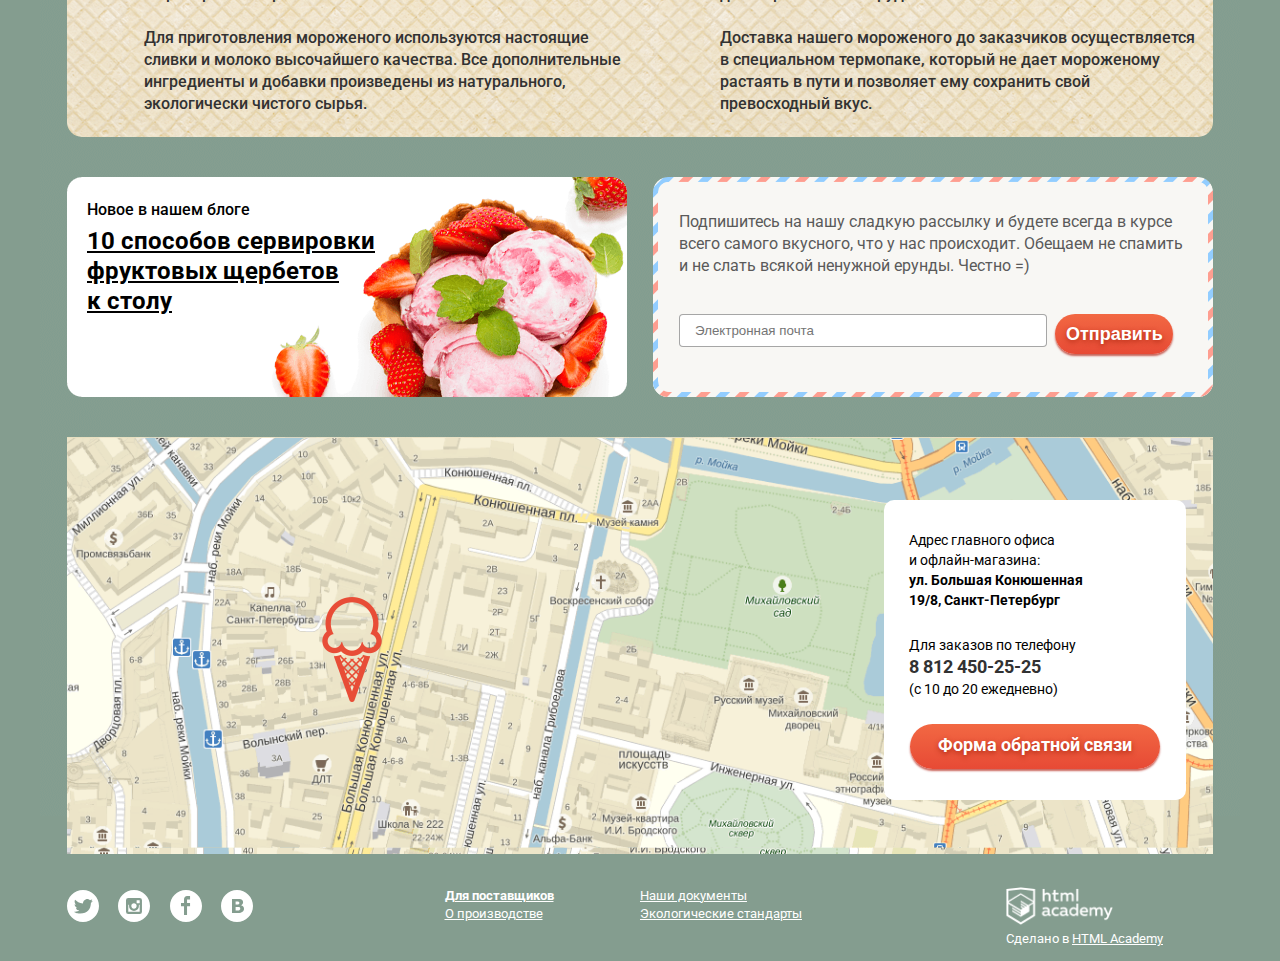
==== commit 2473bd28: "Поправил стиль в выпадающем списке, исправил шрифт у input, убрал отступы и пробелы в css, скоректир" ====
--- a/index.html
+++ b/index.html
@@ -24,7 +24,7 @@
             	
             			<ul class="site-navigation-list">
             				<li class="new-ice"><p>Новинки</p></li>
-            				<li><a href="#">Сливочное</a></li>
+            				<li><a href="catalog.html">Сливочное</a></li>
             				<li><a href="#">Щербеты</a></li>
             				<li><a href="#">Фруктовый лед</a></li>
             				<li><a href="#">Мелорин</a></li>
--- a/css/style.css
+++ b/css/style.css
@@ -118,108 +118,108 @@
 	color: #ffffff;
 }
 .site-wrapper {
-  min-width: 940px;
-  background-color: #849d8f;
-  background-image: url('../img/ice-1.png');
-  background-repeat: no-repeat;
-  background-position: top center;
-  transition: background-image 0.5s ease, background-color 0.5s ease;
+	min-width: 940px;
+    background-color: #849d8f;
+    background-image: url('../img/ice-1.png');
+    background-repeat: no-repeat;
+    background-position: top center;
+    transition: background-image 0.5s ease, background-color 0.5s ease;
 }
 .site-wrapper::before,
 .site-wrapper::after {
-  content: "";
-  visibility: hidden;
+   content: "";
+   visibility: hidden;
 }
 .site-wrapper::before {
-  background-image: url('../img/ice-2.png');
+   background-image: url('../img/ice-2.png');
 }
 .site-wrapper::after {
-  background-image: url('../img/ice-3.png');
+   background-image: url('../img/ice-3.png');
 }
 .slider {
-  position: relative;
-  padding-top: 321px;
-  text-align: center;
-  color: #ffffff;
+   position: relative;
+   padding-top: 321px;
+   text-align: center;
+   color: #ffffff;
 }
 .slider-list {
-  margin: 0;
-  padding: 0;
-  list-style: none;
+   margin: 0;
+   padding: 0;
+   list-style: none;
 }
 .slide-title {
-  width: 700px;
-  margin: 0 auto;
-  margin-bottom: 27px;
-  font-size: 60px;
-  line-height: 60px;
-  font-weight: 800;
+   width: 700px;
+   margin: 0 auto;
+   margin-bottom: 27px;
+   font-size: 60px;
+   line-height: 60px;
+   font-weight: 800;
 }
 .button {
-  display: inline-block;
-  padding: 12px 44px;
-  font-weight: 600;
-  font-size: 31px;
-  line-height: 41px;
-  text-align: center;
-  color: #ffffff;
-  vertical-align: top;
-  text-decoration: none;
-  text-shadow: 0 2px 5px rgba(160, 32, 11, 0.76);
-  background: linear-gradient(to bottom, #f26843 0%, #e74a35 100%);
-  border-radius: 50px;
-  box-shadow: 0 2px 2px rgba(172, 16, 0, 0.64);
-  border: none;
-  cursor: pointer;
+   display: inline-block;
+   padding: 12px 44px;
+   font-weight: 600;
+   font-size: 31px;
+   line-height: 41px;
+   text-align: center;
+   color: #ffffff;
+   vertical-align: top;
+   text-decoration: none;
+   text-shadow: 0 2px 5px rgba(160, 32, 11, 0.76);
+   background: linear-gradient(to bottom, #f26843 0%, #e74a35 100%);
+   border-radius: 50px;
+   box-shadow: 0 2px 2px rgba(172, 16, 0, 0.64);
+   border: none;
+   cursor: pointer;
 }
 .slider-controls label {
-  display: inline-block;
-  width: 17px;
-  height: 17px;
-  margin-right: 8px;
-  vertical-align: top;
-  background-color: transparent;
-  border: 2px solid #ffffff;
-  border-radius: 50%;
-  cursor: pointer;
+   display: inline-block;
+   width: 17px;
+   height: 17px;
+   margin-right: 8px;
+   vertical-align: top;
+   background-color: transparent;
+   border: 2px solid #ffffff;
+   border-radius: 50%;
+   cursor: pointer;
 }
 .slider-controls {
-  position: absolute;
-  bottom: 63px;
-  left: 0;
-  z-index: 20;
-  font-size: 0;
+   position: absolute;
+   bottom: 63px;
+   left: 0;
+   z-index: 20;
+   font-size: 0;
 }
 .visually-hidden {
-  position: absolute;
-  width: 1px;
-  height: 1px;
-  clip: rect(0, 0, 0, 0);
+   position: absolute;
+   width: 1px;
+   height: 1px;
+   clip: rect(0, 0, 0, 0);
 }
 .slide {
-  display: none;
+    display: none;
 }
 #product-1:checked ~ .site-wrapper {
-  background-color: #849d8f;
-  background-image: url('../img/ice-1.png');
+    background-color: #849d8f;
+    background-image: url('../img/ice-1.png');
 }
 #product-2:checked ~ .site-wrapper {
-  background-color: #8996a6;
-  background-image: url('../img/ice-2.png');
+    background-color: #8996a6;
+    background-image: url('../img/ice-2.png');
 }
 #product-3:checked ~ .site-wrapper {
-  background-color: #9d8b84;
-  background-image: url('../img/ice-3.png');
+    background-color: #9d8b84;
+    background-image: url('../img/ice-3.png');
 }
 #product-1:checked ~ .site-wrapper #slide1,
 #product-2:checked ~ .site-wrapper #slide2,
 #product-3:checked ~ .site-wrapper #slide3 {
-  display: block;
+    display: block;
 }
 #product-1:checked ~ .site-wrapper label[for="product-1"],
 #product-2:checked ~ .site-wrapper label[for="product-2"],
 #product-3:checked ~ .site-wrapper label[for="product-3"] {
-  background-color: #ffffff;
+    background-color: #ffffff;
 }
 .blog {
 	font-size: 16px;
@@ -328,100 +328,101 @@
     align-items: center;
 }
 .main-header img {
-  width: 153px;
-  height: 63px;
+    width: 153px;
+    height: 63px;
 }
 .main-header-logo {
 	display: block;
 }
 .main-navigation {
-  display: flex;
-  width: 1085px;
-  margin: 0;
-  padding: 0;	
-  justify-content: space-between;
-  list-style: none;
+    display: flex;
+    width: 1085px;
+    margin: 0;
+    padding: 0;	
+    justify-content: space-between;
+    list-style: none;
 }
 .main-navigation ul {
-  margin: 0;
-  margin-left: 30px;
-  padding: 0;
+    margin: 0;
+    margin-left: 30px;
+    padding: 0;
 }
 .main-navigation li {
-  position: relative;
-  display: flex;
-  align-items: center;
-  min-height: 18px;
-  vertical-align: top;
+    position: relative;
+    display: flex;
+    align-items: center;
+    min-height: 18px;
+    vertical-align: top;
 }
 .site-navigation-list {
-  position: absolute;
-  top: 32px;
-  left: -38px;
-  display: none;
-  width: 145px;
-  padding: 0;
-  color: #323232;
-  background-color: #f8f7f4;
-  border-radius: 5px;
-  box-shadow: 0px 20px 20px 0px rgba(0, 0, 0, 0.6);
+    position: absolute;
+    top: 32px;
+    left: -38px;
+    display: none;
+    width: 145px;
+    padding: 0;
+    color: #323232;
+    background-color: #f8f7f4;
+    border-radius: 5px;
+    box-shadow: 0px 20px 20px 0px rgba(0, 0, 0, 0.6);
 }
 li:hover .site-navigation-list {
-  display: block;
-  z-index: 100;
+    display: block;
+    z-index: 100;
 }
 .site-navigation-list li {
-  margin: 0;
-  margin-top: 2px;
-  margin-bottom: 3px;
-  padding: 0;
+    margin: 0;
+    margin-top: 2px;
+    margin-bottom: 3px;
+    padding: 0;
 }
 .site-navigation-list li:first-child {
-  display: block;
-  width: 113px;
-  margin-right: 8px;
-  margin-top: 0px;
-  margin-left: 6px;
-  padding-top: 11px;
-  padding-bottom: 4px;
-  padding-left: 16px;
-  border-bottom: 1px solid #d1d0ce;
-  min-height: 17px;
+    display: block;
+    width: 113px;
+    margin-right: 8px;
+    margin-top: 0px;
+    margin-left: 6px;
+    padding-top: 11px;
+    padding-bottom: 4px;
+    padding-left: 16px;
+    border-bottom: 1px solid #d1d0ce;
+    min-height: 17px;
 }
 .site-navigation-list a {
-  display: block;
-  width: 123px;
-  margin: 0;
-  padding-top: 5px;
-  padding-bottom: 6px;
-  padding-left: 20px;
-  font-size: 14px;
-  line-height: 16px;
-  color: #323232;
-  border: 0;
+    display: block;
+    width: 123px;
+    margin: 0;
+    padding-top: 5px;
+    padding-bottom: 6px;
+    padding-left: 20px;
+    font-size: 14px;
+    line-height: 16px;
+    color: #323232;
+    border: 0;
+    font-weight: 400;
 }
 .site-navigation-list a:active {
-  margin: 0;
-  background-color: #d07058;
-  border-radius: 0;
-  box-shadow: none;
+    margin: 0;
+    background-color: #d07058;
+    border-radius: 0;
+    box-shadow: none;
 }
 .site-navigation-list a:hover,
 .site-navigation-list a:active {
-  font-weight: 400;
+    font-weight: 400;
 }
 .site-navigation-list a:hover {
-  margin: 0;
-  color: #323232;
-  background-color: #fbded7;
-  border-radius: 0;
+    margin: 0;
+    color: #323232;
+    background-color: #fbded7;
+    border-radius: 0;
 }
 .site-navigation-list a:active {
-  margin: 0;
-  color: #323232;
-  background-color: #f6b5a5;
-  border-radius: 0;
-  box-shadow: none;
+    margin: 0;
+    color: #323232;
+    background-color: #f6b5a5;
+    border-radius: 0;
+    box-shadow: none;
 }
 .site-navigation {
 	margin: 0;
@@ -498,9 +499,8 @@
     top: 5px;
     left: 0px;
     position: absolute;
-    display: inline-block;
+    display: block;
     background-image: url('../img/search.png');
-    background-position: 0 0;
  }
  .search-form:hover::after {
     content: "";
@@ -649,10 +649,10 @@
     top: -6px;
 }
 .container {
-  width: 1146px;
-  margin: 0 auto;
-  padding: 0 20px;
-  margin-bottom: 20px; 
+    width: 1146px;
+    margin: 0 auto;
+    padding: 0 20px;
+    margin-bottom: 20px; 
 }
 .time-phone-box {
 	margin-right: 10px;
@@ -672,6 +672,10 @@
 	display: flex;
 	margin: 0;
 	padding: 0;
+	left: 0;
+	right: 0;
+	bottom: 0;
+	top: 0;
 	justify-content: space-between;	
 }
 .promo-item {
@@ -702,7 +706,6 @@
 	margin: 0 auto;
 	margin-top: 10px;
 	padding: 0 10px;
-
 	justify-content: space-between;
 }
 .social-list {
@@ -766,7 +769,7 @@
 .sort-cost-location {
 	display: flex;
 	position: relative;
-	width: 1146px;
+
 	margin: 0 auto;
 	justify-content: flex-start;
 }
@@ -783,318 +786,319 @@
 	justify-content: space-between;
 }
 .promo-item {
-  width: 520px;
-  margin-top: 41px;
-  margin-bottom: 40px;
-  padding: 15px 21px 23px 19px;
-  min-height: 191px;
+    width: 520px;
+    margin-top: 41px;
+    margin-bottom: 40px;
+    padding: 15px 21px 23px 19px;
+    min-height: 191px;
 }
 .promo-item:first-child {
-  background-color: #73172b;
-  background-image: url('../img/raspberry.jpg');
-  border-radius: 15px;
+    background-color: #73172b;
+    background-image: url('../img/raspberry.jpg');
+    border-radius: 15px;
 }
 .promo-item:last-child {
-  background-color: #3a2217;
-  background-image: url('../img/chocolate.jpg');
-  border-radius: 15px;
+    background-color: #3a2217;
+    background-image: url('../img/chocolate.jpg');
+    border-radius: 15px;
 }
 .promo-item h2 {
-  margin-bottom: -2px;
+    margin-bottom: -2px;
 }
 .promo-item p {
-  margin-bottom: 44px;
-  font-weight: 700;
-  font-size: 18px;
-  line-height: 22px;
+    margin-bottom: 44px;
+    font-weight: 700;
+    font-size: 18px;
+    line-height: 22px;
 }
 .promo-item .button {
-  display: inline-block;
-  margin-left: 330px;
-  padding: 10px 25px 11px 21px;
-  font-weight: 700;
-  font-size: 18px;
-  line-height: 24px;
-  text-align: center;
-  min-height: 24px;
+    display: inline-block;
+    margin-left: 330px;
+    padding: 10px 25px 11px 21px;
+    font-weight: 700;
+    font-size: 18px;
+    line-height: 24px;
+    text-align: center;
+    min-height: 24px;
 }
 .shop {
-  width: 1110px;
-  margin-top: 80px;
-  margin-bottom: 40px;
-  padding: 25px 15px 22px 20px;
-  font-size: 16px;
-  line-height: 22px;
-  color: #323232;
-  background-color: #eadcbe;
-  background-image: url('../img/waffle.png');
-  min-height: 246px;
-  border-radius: 15px;
+    margin-top: 80px;
+    margin-bottom: 40px;
+    padding: 25px 15px 22px 20px;
+    font-size: 16px;
+    line-height: 22px;
+    color: #323232;
+    background-color: #eadcbe;
+    background-image: url('../img/waffle.png');
+    min-height: 246px;
+    border-radius: 15px;
 }
 .shop-block {
-  display: flex;
-  justify-content: space-between;
+    display: flex;
+    justify-content: space-between;
+    left: 0;
+    right: 0;
+    bottom: 0;
+    top: 0;
+    width: auto;
 }
 .shop p {  
-  margin: 0;
-  width: 478px;
-  padding-left: 57px;
+    margin: 0;
+    width: 478px;
+    padding-left: 57px;
 }
 .shop > p {
-  width: auto;
-  margin-bottom: 10px;
-  padding-left: 0;
-  font-weight: 500;
-  font-size: 24px;
-  line-height: 30px;
+    width: auto;
+    margin-bottom: 10px;
+    padding-left: 0;
+    font-weight: 500;
+    font-size: 24px;
+    line-height: 30px;
 }
 .shop-left {
-  display: block;
-  margin: 0;
-  padding: 0;
-  top: 20px;
-  margin-right: 20px;
-
+    display: block;
+    margin: 0;
+    padding: 0;
+    top: 20px;
+    margin-right: 20px;
 }
 .shop-right {
-  display: block;
+    display: block;
 }
 .blog {
-  margin-bottom: 40px;
-  width: 540px;
-  padding: 22px 0px 0px 20px;
-  color: black;
-  font-size: 16px;
-  line-height: 22px;
-  background-color: white;
-  background-image: url('../img/strawberry.png');
-  min-height: 198px;
-  border-radius: 15px;
+    margin-bottom: 40px;
+    width: 540px;
+    padding: 22px 0px 0px 20px;
+    color: black;
+    font-size: 16px;
+    line-height: 22px;
+    background-color: white;
+    background-image: url('../img/strawberry.png');
+    min-height: 198px;
+    border-radius: 15px;
 }
 .blog p {
-  margin: 0;
-  margin-bottom: 5px;
+    margin: 0;
+    margin-bottom: 5px;
 }
 .blog a {
-  display: inline-block;
-  width: 290px;
-  font-weight: 700;
-  font-size: 24px;
-  line-height: 30px;
-  color: black;
-  border: 0;
-  text-decoration: underline;
-  vertical-align: top;
+    display: inline-block;
+    width: 290px;
+    font-weight: 700;
+    font-size: 24px;
+    line-height: 30px;
+    color: black;
+    border: 0;
+    text-decoration: underline;
+    vertical-align: top;
 }
 .subscription {
-  width: 560px;
-  background-image: url('../img/post-image.png');
-  border-radius: 15px;
-  min-height: 220px;
-  height: auto;
+    width: 560px;
+    background-image: url('../img/post-image.png');
+    border-radius: 15px;
+    min-height: 220px;
+    height: auto;
 }
 .subscription .wrap {
-  width: 511px;
-  margin: 0 auto;
-  margin-top: 5px;
-  padding: 29px 18px 29px 21px;
-  background-color: #f8f7f4;
-  min-height: 151px;
-  vertical-align: middle;
-  border-radius: 10px;
+    width: 511px;
+    margin: 0 auto;
+    margin-top: 5px;
+    padding: 29px 18px 29px 21px;
+    background-color: #f8f7f4;
+    min-height: 151px;
+    vertical-align: middle;
+    border-radius: 10px;
 }
 .subscription p {
-  margin: 0;
-  margin-bottom: 37px;
-  font-size: 16px;
-  line-height: 22px;
+    margin: 0;
+    margin-bottom: 37px;
+    font-size: 16px;
+    line-height: 22px;
 }
 .subscription input[type="email"] {
-  width: 349px;
-  margin-right: 4px;
-  padding-top: 8px;
-  padding-bottom: 8px;
-  padding-left: 15px;
-  border: 1px solid rgba(70, 70, 70, 0.48);
-  border-radius: 4px;
-  min-height: 13px;
+    width: 349px;
+    margin-right: 4px;
+    padding-top: 8px;
+    padding-bottom: 8px;
+    padding-left: 15px;
+    border: 1px solid rgba(70, 70, 70, 0.48);
+    border-radius: 4px;
+    min-height: 13px;
 }
 .subscription input[type="submit"] {
-  position: relative;
-  left: 6px;
-  top: -1px;
-  width: 130px;
-  height: 45px;
-  font-size: 18px;
-  line-height: 22px;
-  color: white;
+    position: relative;
+    left: 6px;
+    top: -1px;
+    width: 130px;
+    height: 45px;
+    font-size: 18px;
+    line-height: 22px;
+    color: white;
 }
 .wrap .button {
-  display: inline-block;
-  padding: 8px 10px 8px 11px;
-  font-weight: bold;
-  font-size: 18px;
-  line-height: 24px;
-  text-align: center;
-  min-height: 24px;
-  color: #ffffff;
+    display: inline-block;
+    padding: 8px 10px 8px 11px;
+    font-weight: bold;
+    font-size: 18px;
+    line-height: 24px;
+    text-align: center;
+    min-height: 24px;
+    color: #ffffff;
 }
 .feedback {
-  position: relative;
-  width: auto;
-  margin: 0px auto;
-  background-color: #e9e1c2; 
-  background-image: url('../img/map.png');
-  background-repeat: no-repeat;
+    position: relative;
+    width: auto;
+    margin: 0px auto;
+    background-color: #e9e1c2; 
+    background-image: url('../img/map.png');
+    background-repeat: no-repeat;
 }
 .feedback p {
-  margin: 0;
+    margin: 0;
 }
 .map-info {
-  position: absolute;
-  top: 0;
-  right: 0;
-  width: 277px;
-  margin-top: 63px;
-  margin-right: 27px;
-  padding-top: 30px;
-  padding-left: 25px;
-  background-color: white;
-  border-radius: 10px;
-  min-height: 270px;
+    position: absolute;
+    top: 0;
+    right: 0;
+    width: 277px;
+    margin-top: 63px;
+    margin-right: 27px;
+    padding-top: 30px;
+    padding-left: 25px;
+    background-color: white;
+    border-radius: 10px;
+    min-height: 270px;
 }
 .feedback .button {
-  display: inline-block;
-  margin: 0;
-  padding: 0;
-  width: 250px;
-  margin-left: 1px;
-  padding-top: 9px;
-  font-weight: bold;
-  font-size: 18px;
-  line-height: 24px;
-  min-height: 36px;
-  text-align: center;
-  vertical-align: top;
+    display: inline-block;
+    margin: 0;
+    padding: 0;
+    width: 250px;
+    margin-left: 1px;
+    padding-top: 9px;
+    font-weight: bold;
+    font-size: 18px;
+    line-height: 24px;
+    min-height: 36px;
+    text-align: center;
+    vertical-align: top;
 }
 .map-info p {
-  margin-bottom: 25px;
-  font-size: 14px;
-  line-height: 20px;
-  color: black;
+    margin-bottom: 25px;
+    font-size: 14px;
+    line-height: 20px;
+    color: black;
 }
 .hits-box {
-  margin-bottom: 40px;
-  margin: 0;
-  padding: 0;
-  font-size: 16px;
-  line-height: 22px;
-  min-height: 246px;
+    margin-bottom: 40px;
+    margin: 0;
+    padding: 0;
+    font-size: 16px;
+    line-height: 22px;
+    min-height: 246px;
 }
 .box-item,
 .item-hover-content {
-  position: relative;
-  display: inline-block;
-
-  width: 267px;
-  margin-right: 26px;
-  margin-bottom: 40px;
-  text-align: center;
-  vertical-align: top;
-  min-height: 322px;
+    position: relative;
+    display: inline-block;
+    width: 267px;
+    margin-right: 26px;
+    margin-bottom: 40px;
+    text-align: center;
+    vertical-align: top;
+    min-height: 322px;
 }
 .item-hover-content {
-  margin-bottom: -22px;
+    margin-bottom: -22px;
 }
 .item-hover {
-  position: absolute;
-  top: -5px;
-  left: -5px;
-  width: 277px;
-  padding: 0;
-  background-color: inherit;
-  border-radius: 4px;
-  z-index: 45;
+    position: absolute;
+    top: -5px;
+    left: -5px;
+    width: 277px;
+    padding: 0;
+    background-color: inherit;
+    border-radius: 4px;
+    z-index: 45;
 }
 .box-item:hover .item-hover {
-  background-color: rgba(97, 97, 96, 0.3); 
-  z-index: 50;
-  min-height: 353px;
+    background-color: rgba(97, 97, 96, 0.3); 
+    z-index: 50;
+    min-height: 353px;
 }
 .box-item:hover .btn-item-hover {
-  display: inline-block;
-  vertical-align: top;
-  z-index: 55;
+    display: inline-block;
+    vertical-align: top;
+    z-index: 55;
 }
 .btn-item-hover {
-  position: absolute;
-  left: 38px;
-  bottom: 21px;
-  display: none;
-  width: 170px;
-  padding: 11px 15px 1px 15px;
-  font-size: 18px;
-  line-height: 24px;
-  min-height: 34px;
+    position: absolute;
+    left: 38px;
+    bottom: 21px;
+    display: none;
+    width: 170px;
+    padding: 11px 15px 1px 15px;
+    font-size: 18px;
+    line-height: 24px;
+    min-height: 34px;
 }
 .item-hover-content {
-  top: 5px;
-  left: 5px;
+    top: 5px;
+    left: 5px;
 }
 .index-items .box-item::after {
-  content: "";
-  position: absolute;
-  left: 0;
-  top: 0;
-  width: 61px;
-  height: 61px;
-  background-color: inherit;
-  background-image: url('../img/hit.png');
-  z-index: 50;
+    content: "";
+    position: absolute;
+    left: 0;
+    top: 0;
+    width: 61px;
+    height: 61px;
+    background-color: inherit;
+    background-image: url('../img/hit.png');
+    z-index: 50;
 }
 .box-item:last-child {
-  margin-right: 0;
+    margin-right: 0;
 }
 .box-item img {
-  width: 267px;
-  height: 267px;
-  margin-left: -2px;
-  border-radius: 50%;
+    width: 267px;
+    height: 267px;
+    margin-left: -2px;
+    border-radius: 50%;
 }
 .item-price {
-  position: relative;
-  top: -94px;
-  font-weight: 700;
-  font-size: 30px;
-  line-height: 45px;
-  text-align: left;
+    position: relative;
+    top: -94px;
+    font-weight: 700;
+    font-size: 30px;
+    line-height: 45px;
+    text-align: left;
 }
 .item-price span {
-  font-size: 45px;
+    font-size: 45px;
 }
 .item-price img {
-  width: 31px;
-  height: 33px;
-  margin-left: -8px;
-  border-radius: 0;
+    width: 31px;
+    height: 33px;
+    margin-left: -8px;
+    border-radius: 0;
 }
 .item-hover-content a {
-  position: relative;
-  top: -102px;
-  line-height: 22px;
-  z-index: 20;
-  color: #ffffff;
+    position: relative;
+    top: -102px;
+    line-height: 22px;
+    z-index: 20;
+    color: #ffffff;
 }
 .item-wrap-a {
-  width: 258px;
-  margin: 0 auto;
+    width: 258px;
+    margin: 0 auto;
 }
 .catalog-box {
 	margin-top: 20px;
 	display: flex;
 	justify-content: space-between;
 }
-
 .filter-type-container::after {
     top: 15px;
     right: 15px;
@@ -1213,7 +1217,6 @@
 	position: relative;
     display: flex;
     justify-content: space-between;
-    width: 1020px;
 }
 .fillings-filter-name {
     position: relative;
@@ -1224,10 +1227,11 @@
     text-overflow: ellipsis;
 }
 .fillings-filter {
-	position: absolute;
+	position: relative;
 	margin: 0;
 	padding: 0;
 	top: 70px;
+	left: -410px;
     padding-left: 16px;
     padding-top: 5px;
     background: #aabab0;
@@ -1289,7 +1293,7 @@
 	box-shadow: inset 0 2px 1px #696969;
 }
 .products {
-	margin-top: 100px;
+	margin-top: 130px;
 }
 .appointment-form {
     position: fixed;
@@ -1318,6 +1322,7 @@
     box-sizing: border-box;
     width: 267px;
     margin-left: 0;
+    font-family: Roboto;
 }
 .name-feedback {
 	margin-top: 20px;
@@ -1418,44 +1423,44 @@
 	background-color: transparent;
 }
 .filter-item {
-  margin: 0;
-  padding: 0;
-  border: none;
+    margin: 0;
+    padding: 0;
+    border: none;
 }
 .range-controls {
-  position: relative;
-  height: 20px;
-  padding-top: 16px;
-  padding-right: 20px;
-  padding-left: 20px;
+    position: relative;
+    height: 20px;
+    padding-top: 16px;
+    padding-right: 20px;
+    padding-left: 20px;
 }
 .range-controls .scale {
-  height: 4px;
-  background: #d7dcde;
+    height: 4px;
+    background: #d7dcde;
 }
 .range-controls .bar {
-  width: 70%;
-  height: 4px;
-  background: #ffffff;
+    width: 70%;
+    height: 4px;
+    background: #ffffff;
 }
 .range-controls .toggle {
-  position: absolute;
-  top: 9px;
-  left: 40px;
-  width: 4px;
-  height: 4px;
-  padding: 0;
-  border: 8px solid #ffffff;
-  background-color: #ababab;
-  border-radius: 50%;
-  box-shadow: 0 2px 1px 0 #cfcfcf;
-  cursor: pointer;
+    position: absolute;
+    top: 9px;
+    left: 40px;
+    width: 4px;
+    height: 4px;
+    padding: 0;
+    border: 8px solid #ffffff;
+    background-color: #ababab;
+    border-radius: 50%;
+    box-shadow: 0 2px 1px 0 #cfcfcf;
+    cursor: pointer;
 }
 .range-controls .toggle-min {
-  left: 35px;
+    left: 35px;
 }
 .range-controls .toggle-max {
-  left: 140px;
+    left: 140px;
 }
 .filter-button {
 	position: absolute;
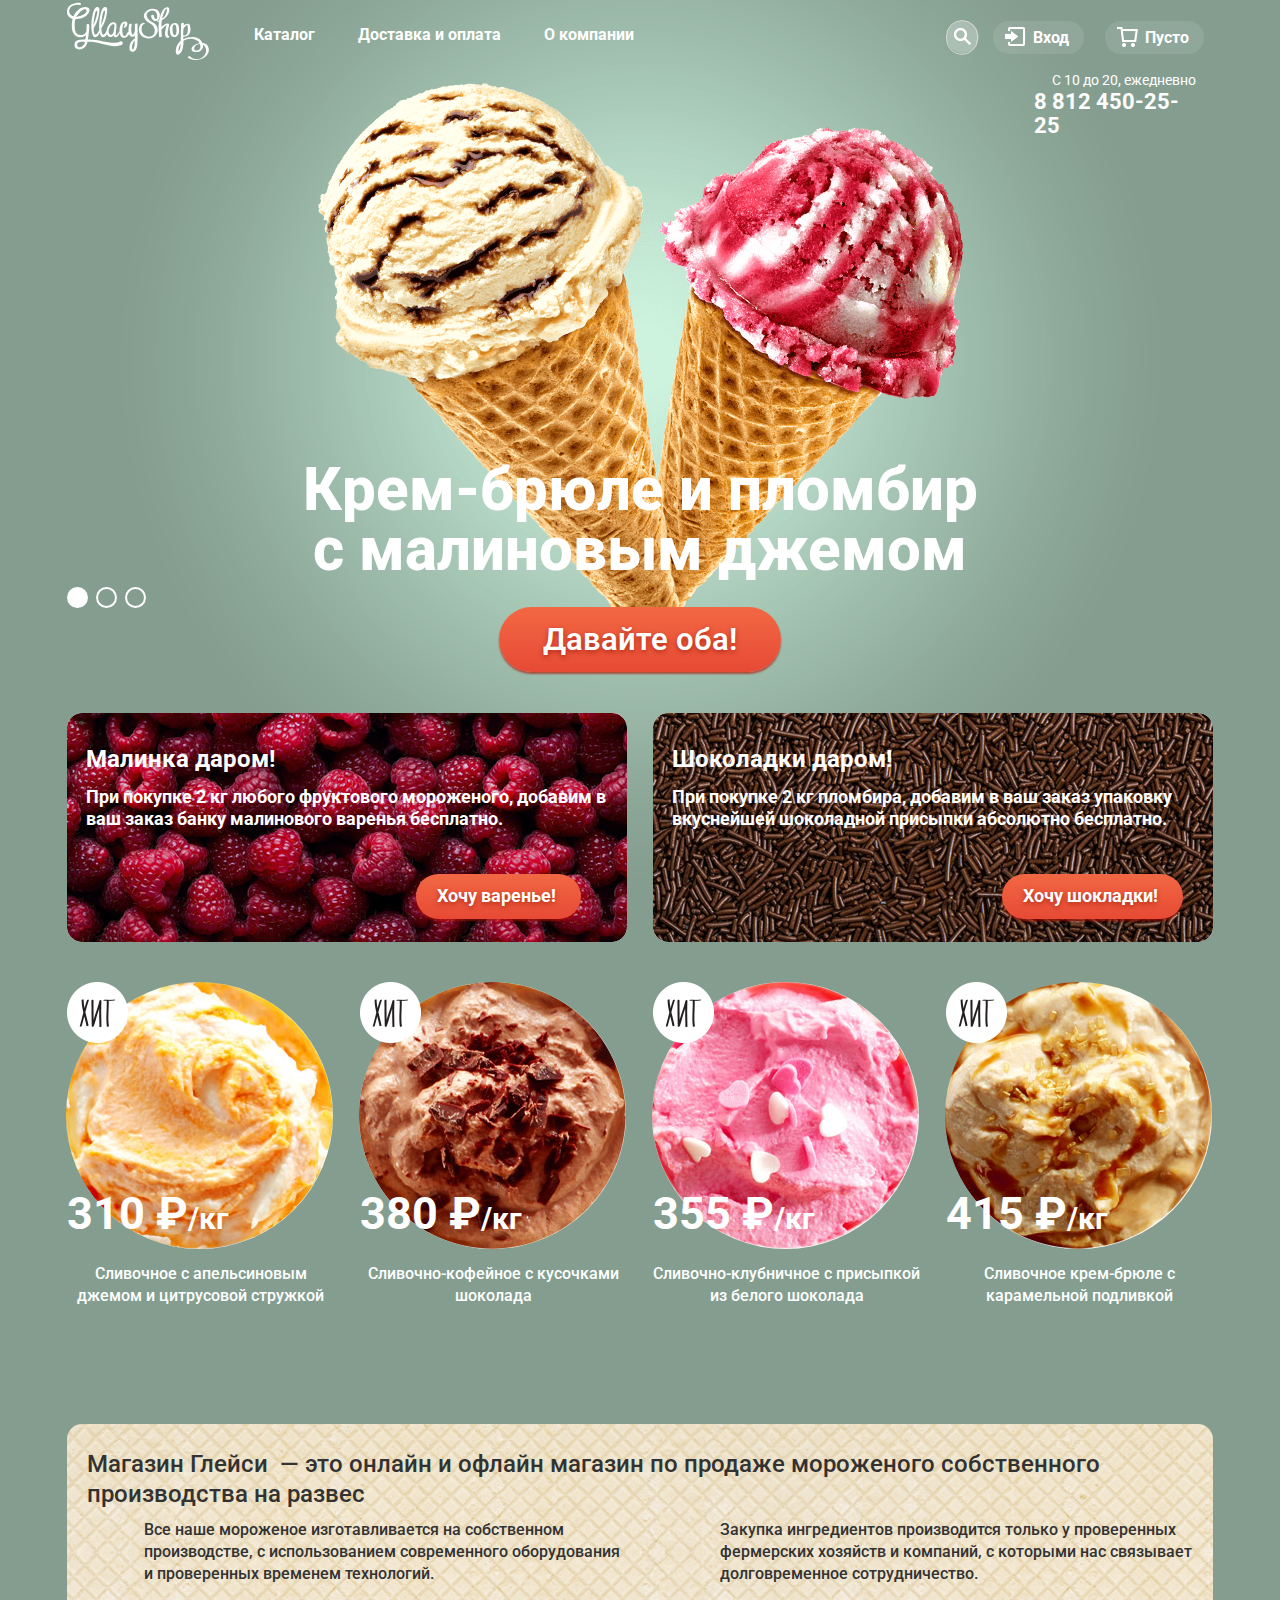
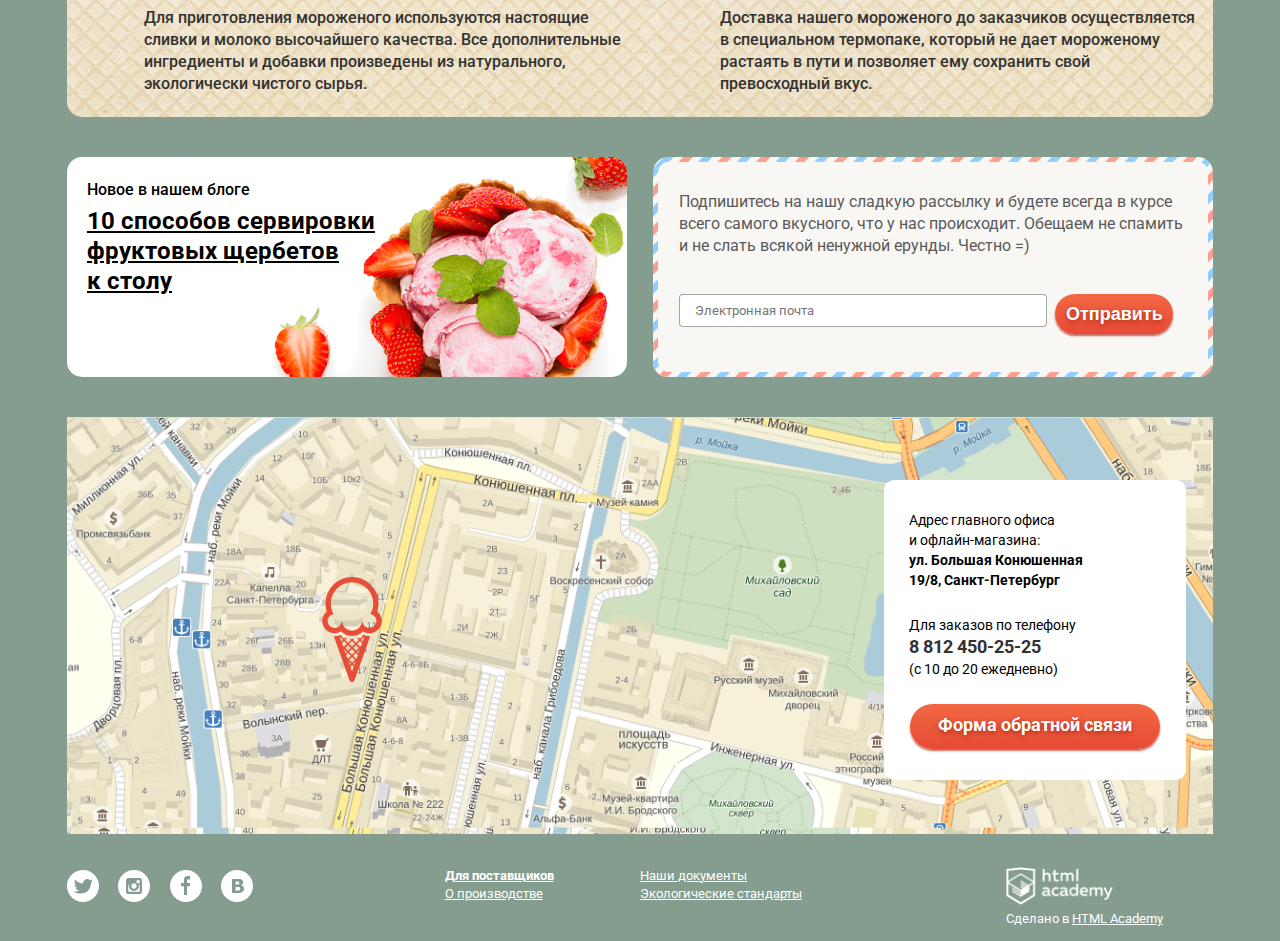
==== commit 29cc46eb: "Убрал строки в каталоге и сделал один блок, добавил всем input шрифт, корректировка в IE, ссылка в ф" ====
--- a/index.html
+++ b/index.html
@@ -228,7 +228,7 @@
     		<a class="footer-logo">
     		<img src="img/logo-htmlacademy-small.png" width="107" height="40" alt="Логотип HTML Academy">
     		</a><br>
-    		Сделано в <a href="https://htmlacademy.ru">HTML Academy</a>
+    		Сделано в <a href="https://htmlacademy.ru/intensive/htmlcss">HTML Academy</a>
         </p>
     </footer>
 
--- a/css/style.css
+++ b/css/style.css
@@ -127,74 +127,74 @@
 }
 .site-wrapper::before,
 .site-wrapper::after {
-   content: "";
-   visibility: hidden;
+    content: "";
+    visibility: hidden;
 }
 .site-wrapper::before {
-   background-image: url('../img/ice-2.png');
+    background-image: url('../img/ice-2.png');
 }
 .site-wrapper::after {
-   background-image: url('../img/ice-3.png');
+    background-image: url('../img/ice-3.png');
 }
 .slider {
-   position: relative;
-   padding-top: 321px;
-   text-align: center;
-   color: #ffffff;
+    position: relative;
+    padding-top: 321px;
+    text-align: center;
+    color: #ffffff;
 }
 .slider-list {
-   margin: 0;
-   padding: 0;
-   list-style: none;
+    margin: 0;
+    padding: 0;
+    list-style: none;
 }
 .slide-title {
-   width: 700px;
-   margin: 0 auto;
-   margin-bottom: 27px;
-   font-size: 60px;
-   line-height: 60px;
-   font-weight: 800;
+    width: 700px;
+    margin: 0 auto;
+    margin-bottom: 27px;
+    font-size: 60px;
+    line-height: 60px;
+    font-weight: 800;
 }
 .button {
-   display: inline-block;
-   padding: 12px 44px;
-   font-weight: 600;
-   font-size: 31px;
-   line-height: 41px;
-   text-align: center;
-   color: #ffffff;
-   vertical-align: top;
-   text-decoration: none;
-   text-shadow: 0 2px 5px rgba(160, 32, 11, 0.76);
-   background: linear-gradient(to bottom, #f26843 0%, #e74a35 100%);
-   border-radius: 50px;
-   box-shadow: 0 2px 2px rgba(172, 16, 0, 0.64);
-   border: none;
-   cursor: pointer;
+    display: inline-block;
+    padding: 12px 44px;
+    font-weight: 600;
+    font-size: 31px;
+    line-height: 41px;
+    text-align: center;
+    color: #ffffff;
+    vertical-align: top;
+    text-decoration: none;
+    text-shadow: 0 2px 5px rgba(160, 32, 11, 0.76);
+    background: linear-gradient(to bottom, #f26843 0%, #e74a35 100%);
+    border-radius: 50px;
+    box-shadow: 0 2px 2px rgba(172, 16, 0, 0.64);
+    border: none;
+    cursor: pointer;
 }
 .slider-controls label {
-   display: inline-block;
-   width: 17px;
-   height: 17px;
-   margin-right: 8px;
-   vertical-align: top;
-   background-color: transparent;
-   border: 2px solid #ffffff;
-   border-radius: 50%;
-   cursor: pointer;
+    display: inline-block;
+    width: 17px;
+    height: 17px;
+    margin-right: 8px;
+    vertical-align: top;
+    background-color: transparent;
+    border: 2px solid #ffffff;
+    border-radius: 50%;
+    cursor: pointer;
 }
 .slider-controls {
-   position: absolute;
-   bottom: 63px;
-   left: 0;
-   z-index: 20;
-   font-size: 0;
+    position: absolute;
+    bottom: 63px;
+    left: 0;
+    z-index: 20;
+    font-size: 0;
 }
 .visually-hidden {
-   position: absolute;
-   width: 1px;
-   height: 1px;
-   clip: rect(0, 0, 0, 0);
+    position: absolute;
+    width: 1px;
+    height: 1px;
+    clip: rect(0, 0, 0, 0);
 }
 .slide {
     display: none;
@@ -271,28 +271,28 @@
 	color: #ffffff;
 	text-decoration: underline;
 }
-.footer-logo a:hover,
-.work-info a:hover {
+.footer-logo a:hover {
 	font-size: 13px;
 	line-height: 18px;
 	font-weight: normal;
 	color: #ffbc9e
 }
-.operation-info a:hover {
+.operation-info a:hover,
+.work-info a:focus {
 	font-size: 13px;
 	line-height: 18px;
 	font-weight: normal;
 	color: #ffbc9e
 }
 .footer-logo a:focus,
-.work-info a:focus {
-	font-size: 5px;
-	line-height: 5px;
+.work-info a:hover {
+	font-size: 13px;
+	line-height: 18px;
 	color: #ffbc9e;
 }
 .operation-info a:focus {
-	font-size: 5px;
-	line-height: 5px;
+	font-size: 13px;
+	line-height: 18px;
 	color: #ffbc9e;
 }
 .address-template {
@@ -650,6 +650,7 @@
 }
 .container {
     width: 1146px;
+    display: block;
     margin: 0 auto;
     padding: 0 20px;
     margin-bottom: 20px; 
@@ -924,6 +925,7 @@
     border: 1px solid rgba(70, 70, 70, 0.48);
     border-radius: 4px;
     min-height: 13px;
+    font-family: Roboto;
 }
 .subscription input[type="submit"] {
     position: relative;
@@ -933,6 +935,7 @@
     height: 45px;
     font-size: 18px;
     line-height: 22px;
+    font-family: Roboto;
     color: white;
 }
 .wrap .button {
@@ -997,12 +1000,16 @@
     line-height: 22px;
     min-height: 246px;
 }
+.catalog-box {
+	display: flex;
+	justify-content: space-between;
+}
 .box-item,
 .item-hover-content {
     position: relative;
     display: inline-block;
     width: 267px;
-    margin-right: 26px;
+    margin-right: 16px;
     margin-bottom: 40px;
     text-align: center;
     vertical-align: top;
@@ -1093,11 +1100,6 @@
 .item-wrap-a {
     width: 258px;
     margin: 0 auto;
-}
-.catalog-box {
-	margin-top: 20px;
-	display: flex;
-	justify-content: space-between;
 }
 .filter-type-container::after {
     top: 15px;
@@ -1212,6 +1214,7 @@
     height: 10px;
     background-color: #fff;
     border-radius: 50%;
+    font-family: Roboto;
 }
 .fillings-wrap {
 	position: relative;
@@ -1220,7 +1223,8 @@
 }
 .fillings-filter-name {
     position: relative;
-    top: 45px;
+    top: 75px;
+    left: -205px;
     max-width: 170px;
     padding-left: 16px;
     font-size: 14px;
@@ -1228,10 +1232,9 @@
 }
 .fillings-filter {
 	position: relative;
-	margin: 0;
-	padding: 0;
-	top: 70px;
-	left: -410px;
+	top: 105px;
+	left: -310px;
+	margin-left: 0;
     padding-left: 16px;
     padding-top: 5px;
     background: #aabab0;
@@ -1268,6 +1271,7 @@
     width: 19px;
     height: 19px;
     background-image: url('../img/checkbox-on.png');
+    font-family: Roboto;
 }
 .apply {
 	position: absolute;
@@ -1464,8 +1468,8 @@
 }
 .filter-button {
 	position: absolute;
-	top: 49px;
-	left: 755px;
+	top: 83px;
+    right: 150px;
 }
 .basket-form {
     position: absolute;
